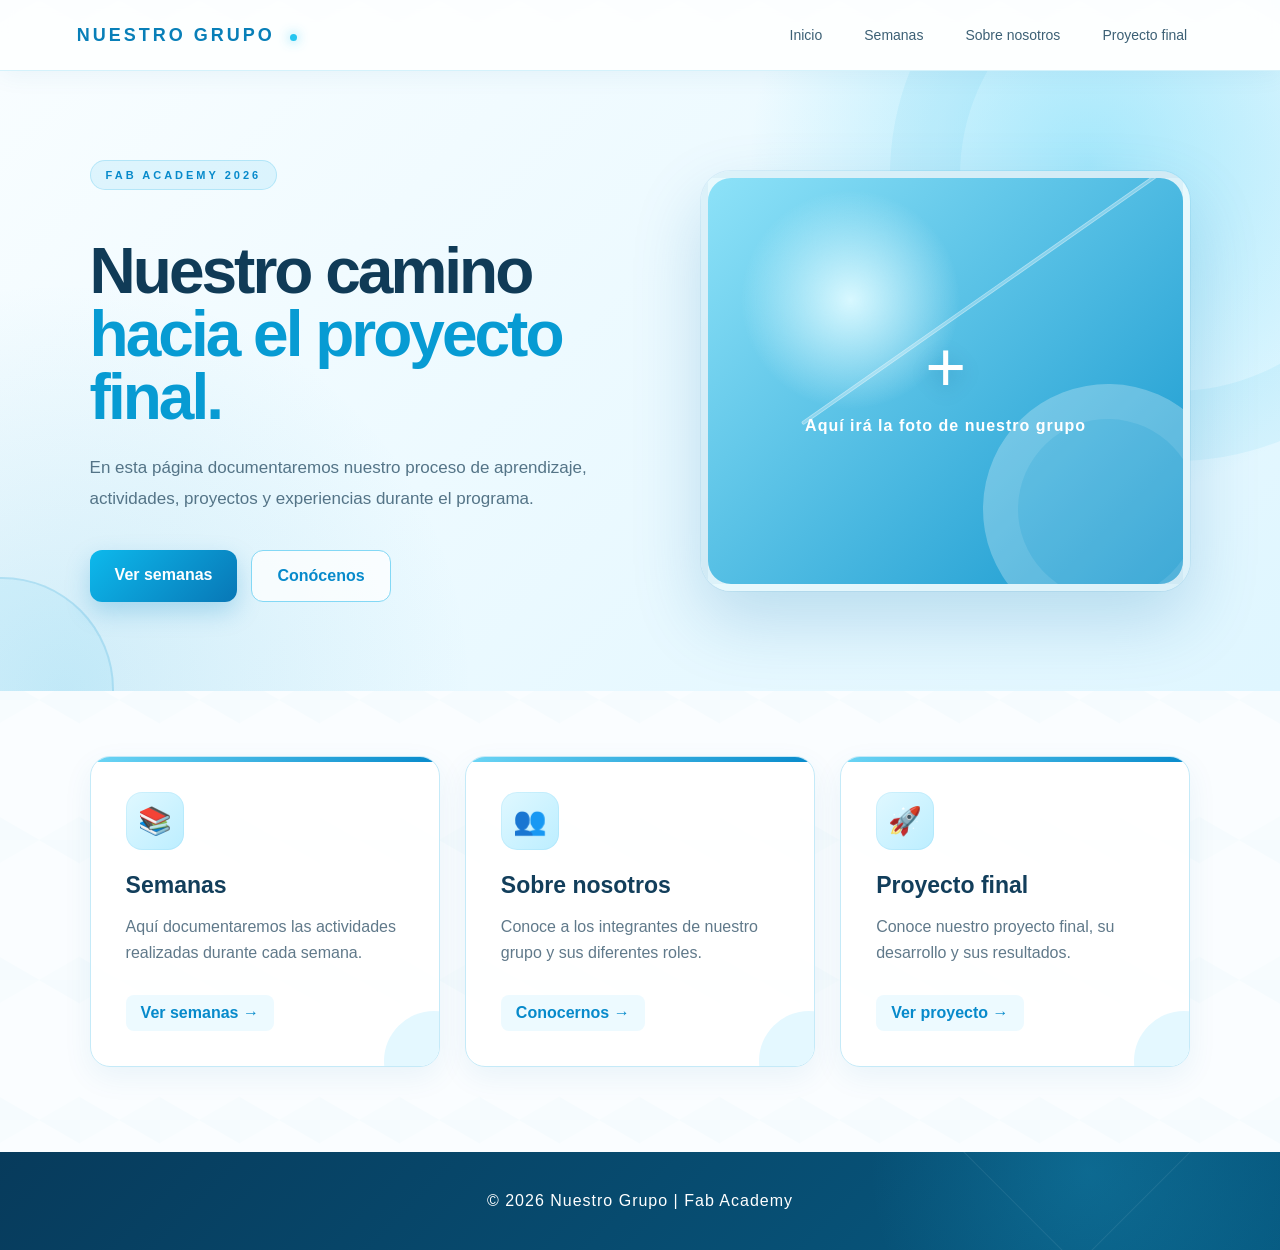
==== index.html @ 849bd9c3 "Primera versión de la página" ====
<!DOCTYPE html>
<html lang="es">

<head>

    <meta charset="UTF-8">

    <meta name="viewport" content="width=device-width, initial-scale=1.0">

    <title>Nuestro Grupo | Fab Academy</title>

    <link rel="stylesheet" href="css/style.css">

</head>


<body>

    <!-- BARRA DE NAVEGACIÓN -->

    <header class="navbar">

        <div class="logo">
            NUESTRO GRUPO
        </div>

        <nav>

            <a href="index.html">Inicio</a>

            <a href="semanas.html">
                Semanas
            </a>

            <a href="nosotros.html">
                Sobre nosotros
            </a>

            <a href="proyecto-final.html">
                Proyecto final
            </a>

        </nav>

    </header>


    <!-- PRESENTACIÓN -->

    <main>

        <section class="hero">

            <div class="hero-text">

                <p class="small-title">
                    FAB ACADEMY 2026
                </p>

                <h1>
                    Nuestro camino
                    <span>hacia el proyecto final.</span>
                </h1>

                <p class="description">

                    En esta página documentaremos nuestro proceso
                    de aprendizaje, actividades, proyectos y
                    experiencias durante el programa.

                </p>


                <div class="buttons">

                    <a href="semanas.html"
                       class="btn">

                        Ver semanas

                    </a>


                    <a href="nosotros.html"
                       class="btn secondary">

                        Conócenos

                    </a>

                </div>

            </div>


            <!-- ESPACIO PARA FOTO -->

            <div class="hero-image">

                <div class="image-placeholder">

                    <span>+</span>

                    <p>
                        Aquí irá la foto de nuestro grupo
                    </p>

                </div>

            </div>

        </section>


        <!-- TRES SECCIONES -->

        <section class="info-section">


            <!-- SEMANAS -->

            <div class="info-card">

                <div class="icon">
                    📚
                </div>

                <h2>
                    Semanas
                </h2>

                <p>
                    Aquí documentaremos las actividades
                    realizadas durante cada semana.
                </p>

                <a href="semanas.html">
                    Ver semanas →
                </a>

            </div>


            <!-- NOSOTROS -->

            <div class="info-card">

                <div class="icon">
                    👥
                </div>

                <h2>
                    Sobre nosotros
                </h2>

                <p>
                    Conoce a los integrantes de nuestro
                    grupo y sus diferentes roles.
                </p>

                <a href="nosotros.html">
                    Conocernos →
                </a>

            </div>


            <!-- PROYECTO -->

            <div class="info-card">

                <div class="icon">
                    🚀
                </div>

                <h2>
                    Proyecto final
                </h2>

                <p>
                    Conoce nuestro proyecto final,
                    su desarrollo y sus resultados.
                </p>

                <a href="proyecto-final.html">
                    Ver proyecto →
                </a>

            </div>


        </section>

    </main>


    <!-- PIE DE PÁGINA -->

    <footer>

        <p>
            © 2026 Nuestro Grupo | Fab Academy
        </p>

    </footer>


</body>

</html>
---- css/style.css ----
/* =========================
   CONFIGURACIÓN GENERAL
========================= */

* {
    margin: 0;
    padding: 0;
    box-sizing: border-box;
}


body {

    font-family: Arial, Helvetica, sans-serif;

    background: #eef9ff;

    color: #12304a;

}


/* =========================
   MENÚ
========================= */

.navbar {

    width: 100%;

    padding: 22px 7%;

    display: flex;

    justify-content: space-between;

    align-items: center;

    background: white;

    border-bottom: 2px solid #c7edff;

    position: relative;

}


.logo {

    font-size: 20px;

    font-weight: bold;

    letter-spacing: 2px;

    color: #0879b9;

}


nav {

    display: flex;

    gap: 30px;

}


nav a {

    text-decoration: none;

    color: #31556e;

    font-size: 14px;

    font-weight: 500;

    transition: 0.3s;

}


nav a:hover {

    color: #009ee3;

}


/* =========================
   PRESENTACIÓN
========================= */

.hero {

    min-height: 600px;

    padding: 80px 7%;

    display: grid;

    grid-template-columns: 1fr 1fr;

    gap: 60px;

    align-items: center;

    background:

        radial-gradient(
            circle at 90% 20%,
            #c9f1ff 0%,
            transparent 35%
        ),

        #eef9ff;

}


.small-title {

    font-size: 13px;

    letter-spacing: 3px;

    color: #159bd3;

    margin-bottom: 25px;

    font-weight: bold;

}


.hero h1 {

    font-size: 60px;

    line-height: 1.05;

    margin-bottom: 30px;

    color: #12304a;

}


.hero h1 span {

    color: #0aa4df;

}


.description {

    max-width: 520px;

    font-size: 18px;

    line-height: 1.7;

    color: #527086;

    margin-bottom: 35px;

}


/* =========================
   BOTONES
========================= */

.buttons {

    display: flex;

    gap: 15px;

}


.btn {

    display: inline-block;

    padding: 15px 25px;

    background: #078acb;

    color: white;

    text-decoration: none;

    border-radius: 8px;

    font-weight: bold;

    transition: 0.3s;

    box-shadow: 0 5px 15px rgba(0, 130, 190, 0.18);

}


.btn:hover {

    background: #056fa5;

    transform: translateY(-2px);

}


.btn.secondary {

    background: white;

    color: #078acb;

    border: 2px solid #8ddcff;

}


.btn.secondary:hover {

    background: #e0f7ff;

}


/* =========================
   IMAGEN
========================= */

.hero-image {

    display: flex;

    justify-content: center;

}


.image-placeholder {

    width: 100%;

    max-width: 500px;

    height: 400px;

    background: linear-gradient(
        135deg,
        #c8f0ff,
        #8edcff
    );

    display: flex;

    flex-direction: column;

    justify-content: center;

    align-items: center;

    color: #167ca9;

    border-radius: 20px;

    box-shadow: 0 15px 40px rgba(0, 130, 190, 0.15);

}


.image-placeholder span {

    font-size: 60px;

}


.image-placeholder p {

    margin-top: 10px;

    font-weight: bold;

}


/* =========================
   TARJETAS
========================= */

.info-section {

    padding: 70px 7%;

    display: grid;

    grid-template-columns: repeat(3, 1fr);

    gap: 25px;

    background: white;

}


.info-card {

    padding: 35px;

    border: 1px solid #c8eafa;

    background: #f8fdff;

    border-radius: 14px;

    transition: 0.3s;

}


.info-card:hover {

    transform: translateY(-6px);

    border-color: #78d4f5;

    box-shadow: 0 10px 30px rgba(0, 130, 190, 0.12);

}


.icon {

    font-size: 30px;

    margin-bottom: 20px;

}


.info-card h2 {

    margin-bottom: 15px;

    color: #123e5b;

}


.info-card p {

    color: #60798a;

    line-height: 1.6;

    margin-bottom: 20px;

}


.info-card a {

    color: #078acb;

    text-decoration: none;

    font-weight: bold;

}


/* =========================
   PIE DE PÁGINA
========================= */

footer {

    padding: 30px;

    background: #073b5c;

    color: white;

    text-align: center;

}


/* =========================
   PÁGINA DE SEMANAS
========================= */

.weeks-header {

    padding: 80px 7% 40px;

    max-width: 850px;

}


.weeks-header h1 {

    font-size: 60px;

    margin-bottom: 20px;

    color: #12304a;

}


.weeks-header p:not(.small-title) {

    font-size: 18px;

    line-height: 1.6;

    color: #527086;

}


/* CONTENEDOR */

.weeks-container {

    padding: 30px 7% 100px;

    display: flex;

    flex-direction: column;

    gap: 15px;

}


/* TARJETA */

.week-card {

    display: grid;

    grid-template-columns: 100px 1fr 40px;

    align-items: center;

    gap: 30px;

    padding: 30px;

    background: white;

    border: 1px solid #c8eafa;

    border-left: 6px solid #57c8f2;

    border-radius: 12px;

    text-decoration: none;

    color: #12304a;

    transition: 0.3s;

}


.week-card:hover {

    transform: translateX(8px);

    border-color: #35b9eb;

    box-shadow: 0 8px 25px rgba(0, 130, 190, 0.12);

}


/* NÚMERO */

.week-number {

    font-size: 45px;

    font-weight: bold;

    color: #70cdef;

}


/* TÍTULO */

.week-card h2 {

    margin-bottom: 8px;

    font-size: 22px;

    color: #123e5b;

}


/* DESCRIPCIÓN */

.week-card p {

    color: #6a8190;

    line-height: 1.5;

}


/* FLECHA */

.arrow {

    font-size: 25px;

    color: #078acb;

}


/* =========================
   PÁGINA DE UNA SEMANA
========================= */

.week-detail {

    max-width: 1000px;

    margin: auto;

    padding: 80px 7% 100px;

}


.week-detail h1 {

    font-size: 65px;

    margin-bottom: 25px;

    color: #12304a;

}


.week-intro {

    font-size: 20px;

    line-height: 1.7;

    color: #527086;

    margin-bottom: 70px;

}


/* BLOQUES */

.content-block {

    margin-bottom: 60px;

}


.content-block h2 {

    font-size: 28px;

    margin-bottom: 20px;

    color: #087fb8;

}


.content-block p {

    font-size: 17px;

    line-height: 1.8;

    color: #526e80;

}


/* =========================
   IDEAS DE PROYECTO
========================= */

.project-ideas {

    display: grid;

    grid-template-columns: repeat(3, 1fr);

    gap: 20px;

}


.idea-card {

    padding: 30px;

    background: white;

    border: 1px solid #c8eafa;

    border-radius: 14px;

    transition: 0.3s;

    position: relative;

    overflow: hidden;

}


.idea-card::before {

    content: "";

    position: absolute;

    top: 0;

    left: 0;

    width: 100%;

    height: 5px;

    background: linear-gradient(
        90deg,
        #55c9f3,
        #078acb
    );

}


.idea-card:hover {

    transform: translateY(-6px);

    box-shadow: 0 10px 30px rgba(0, 130, 190, 0.14);

}


.idea-number {

    font-size: 14px;

    color: #55bce5;

    letter-spacing: 2px;

    margin-bottom: 20px;

    font-weight: bold;

}


.idea-card h3 {

    font-size: 21px;

    margin-bottom: 15px;

    color: #123e5b;

}


.idea-card p {

    color: #60798a;

    line-height: 1.7;

}


/* =========================
   EVIDENCIAS
========================= */

.evidence-box {

    min-height: 250px;

    background: linear-gradient(
        135deg,
        #d9f5ff,
        #b7eaff
    );

    display: flex;

    justify-content: center;

    align-items: center;

    border-radius: 15px;

    border: 2px dashed #6dcdf0;

}


.evidence-box p {

    color: #2781a8;

    font-weight: bold;

}


/* =========================
   CELULAR
========================= */

@media (max-width: 800px) {

    .navbar {

        flex-direction: column;

        gap: 20px;

    }


    nav {

        flex-wrap: wrap;

        justify-content: center;

    }


    .hero {

        grid-template-columns: 1fr;

    }


    .hero h1 {

        font-size: 45px;

    }


    .info-section {

        grid-template-columns: 1fr;

    }


    .weeks-header h1 {

        font-size: 45px;

    }


    .week-card {

        grid-template-columns: 60px 1fr 20px;

        gap: 15px;

        padding: 20px;

    }


    .week-number {

        font-size: 30px;

    }


    .project-ideas {

        grid-template-columns: 1fr;

    }

}

/* =========================
   FONDO GEOMÉTRICO
========================= */

body {

    background-color: #eef9ff;

    background-image:

        linear-gradient(
            rgba(87, 200, 242, 0.10) 1px,
            transparent 1px
        ),

        linear-gradient(
            90deg,
            rgba(87, 200, 242, 0.10) 1px,
            transparent 1px
        );

    background-size: 45px 45px;

}


/* =========================
   INICIO MÁS VISUAL
========================= */

.hero {

    min-height: 650px;

    padding: 90px 7%;

    position: relative;

    overflow: hidden;

    background:

        radial-gradient(
            circle at 85% 20%,
            rgba(104, 216, 250, 0.55),
            transparent 28%
        ),

        radial-gradient(
            circle at 15% 90%,
            rgba(0, 148, 210, 0.12),
            transparent 30%
        ),

        linear-gradient(
            135deg,
            #f4fcff,
            #dff6ff
        );

}


/* DECORACIÓN GEOMÉTRICA */

.hero::before {

    content: "";

    position: absolute;

    width: 280px;

    height: 280px;

    right: -80px;

    top: -80px;

    border: 2px solid rgba(8, 138, 203, 0.18);

    transform: rotate(45deg);

}


.hero::after {

    content: "";

    position: absolute;

    width: 180px;

    height: 180px;

    left: -70px;

    bottom: -70px;

    border: 2px solid rgba(8, 138, 203, 0.15);

    transform: rotate(45deg);

}


/* TEXTO DEL INICIO */

.hero-text {

    position: relative;

    z-index: 2;

}


.hero h1 {

    font-size: 64px;

    line-height: 1.02;

    color: #103b57;

    letter-spacing: -1.5px;

}


.hero h1 span {

    color: #079bd3;

}


/* PEQUEÑO DETALLE SOBRE EL TÍTULO */

.small-title {

    display: inline-block;

    padding: 7px 14px;

    border-radius: 20px;

    background: #d5f4ff;

    color: #087fb8;

    font-size: 12px;

    letter-spacing: 2px;

}


/* =========================
   IMAGEN DE PORTADA
========================= */

.hero-image {

    position: relative;

    z-index: 2;

}


.image-placeholder {

    position: relative;

    overflow: hidden;

    background:

        linear-gradient(
            135deg,
            #bceeff,
            #68cbed,
            #168fc5
        );

    border-radius: 24px;

    border: 5px solid rgba(255,255,255,0.8);

    box-shadow:

        0 20px 50px rgba(0, 106, 160, 0.22),

        0 0 0 1px rgba(8, 138, 203, 0.10);

}


/* LÍNEAS DECORATIVAS EN LA FOTO */

.image-placeholder::before {

    content: "";

    position: absolute;

    width: 160%;

    height: 2px;

    background: rgba(255,255,255,0.30);

    transform: rotate(-35deg);

}


.image-placeholder::after {

    content: "";

    position: absolute;

    width: 160%;

    height: 2px;

    background: rgba(255,255,255,0.18);

    transform: rotate(35deg);

}


.image-placeholder span,
.image-placeholder p {

    position: relative;

    z-index: 2;

}


/* =========================
   TARJETAS DEL INICIO
========================= */

.info-section {

    position: relative;

    padding: 90px 7%;

    background:

        linear-gradient(
            rgba(255,255,255,0.94),
            rgba(255,255,255,0.94)
        ),

        linear-gradient(
            45deg,
            #c9efff 25%,
            transparent 25%,
            transparent 75%,
            #c9efff 75%
        );

}


.info-card {

    position: relative;

    overflow: hidden;

    padding: 38px;

    background: rgba(255,255,255,0.95);

    border: 1px solid #bde8fa;

    border-radius: 18px;

}


.info-card::before {

    content: "";

    position: absolute;

    top: 0;

    left: 0;

    width: 100%;

    height: 5px;

    background: linear-gradient(
        90deg,
        #6bd5f5,
        #078acb
    );

}


.info-card:hover {

    transform: translateY(-8px);

    box-shadow:

        0 15px 35px rgba(0, 130, 190, 0.15);

}


/* ICONOS */

.icon {

    width: 55px;

    height: 55px;

    display: flex;

    justify-content: center;

    align-items: center;

    background: #e0f7ff;

    border-radius: 14px;

    font-size: 27px;

    margin-bottom: 22px;

}


/* =========================
   BOTONES MÁS BONITOS
========================= */

.btn {

    border-radius: 10px;

    background:

        linear-gradient(
            135deg,
            #0aa4df,
            #0879b9
        );

    box-shadow:

        0 8px 20px rgba(8, 138, 203, 0.25);

}


.btn:hover {

    background:

        linear-gradient(
            135deg,
            #0879b9,
            #05618f
        );

}


/* =========================
   FOOTER
========================= */

footer {

    background:

        linear-gradient(
            135deg,
            #073b5c,
            #075b82
        );

    position: relative;

    overflow: hidden;

}


footer::before {

    content: "";

    position: absolute;

    width: 200px;

    height: 200px;

    border: 1px solid rgba(255,255,255,0.08);

    transform: rotate(45deg);

    right: 8%;

    top: -130px;

}

/* =========================
   SOBRE NOSOTROS
========================= */

.about-header {

    padding: 90px 7% 50px;

    max-width: 900px;

}


.about-header h1 {

    font-size: 65px;

    color: #103b57;

    margin-bottom: 25px;

}


.about-header > p:last-child {

    font-size: 19px;

    line-height: 1.7;

    color: #527086;

    max-width: 650px;

}


/* =========================
   EQUIPO
========================= */

.team-section {

    padding: 30px 7% 100px;

    display: grid;

    grid-template-columns: repeat(2, 1fr);

    gap: 25px;

}


.member-card {

    display: grid;

    grid-template-columns: 180px 1fr;

    background: white;

    border: 1px solid #bde8fa;

    border-radius: 18px;

    overflow: hidden;

    transition: 0.3s;

    box-shadow: 0 5px 20px rgba(0, 130, 190, 0.06);

}


.member-card:hover {

    transform: translateY(-7px);

    box-shadow: 0 15px 35px rgba(0, 130, 190, 0.15);

}


/* =========================
   FOTO
========================= */

.member-photo {

    min-height: 230px;

    display: flex;

    flex-direction: column;

    justify-content: center;

    align-items: center;

    background:

        linear-gradient(
            135deg,
            #c8f1ff,
            #72d1f2
        );

    color: #1687b5;

}


.member-photo span {

    font-size: 45px;

    font-weight: 300;

}


.member-photo p {

    margin-top: 5px;

    font-size: 13px;

    font-weight: bold;

}


/* =========================
   INFORMACIÓN
========================= */

.member-info {

    padding: 28px;

}


.member-number {

    font-size: 12px;

    color: #45bde9;

    font-weight: bold;

    letter-spacing: 2px;

    margin-bottom: 15px;

}


.member-info h2 {

    font-size: 24px;

    color: #103b57;

    margin-bottom: 8px;

}


.member-role {

    color: #078acb;

    font-weight: bold;

    font-size: 14px;

    margin-bottom: 20px;

}


.member-description {

    color: #60798a;

    line-height: 1.6;

    font-size: 14px;

}


/* =========================
   CELULAR
========================= */

@media (max-width: 900px) {

    .team-section {

        grid-template-columns: 1fr;

    }

}


@media (max-width: 600px) {

    .member-card {

        grid-template-columns: 1fr;

    }


    .member-photo {

        min-height: 250px;

    }


    .about-header h1 {

        font-size: 45px;

    }

}

/* =========================
   IMÁGENES DE IDEAS
========================= */

.idea-image {

    width: 100%;
    height: 220px;

    margin-bottom: 25px;

    overflow: hidden;

    border-radius: 12px;

    background: #e8f8ff;

}


.idea-image img {

    width: 100%;
    height: 100%;

    object-fit: cover;

    display: block;

    transition: 0.4s;

}


.idea-card:hover .idea-image img {

    transform: scale(1.05);

}

/* =========================================
   MEJORA VISUAL DE LAS IDEAS DE PROYECTO
========================================= */

.project-ideas {
    display: grid;
    grid-template-columns: repeat(3, 1fr);
    gap: 28px;
    margin-top: 35px;
}


/* TARJETA */

.idea-card {

    position: relative;

    background: rgba(255, 255, 255, 0.96);

    border: 1px solid #bde8fa;

    border-radius: 22px;

    overflow: hidden;

    padding: 0 0 30px 0;

    box-shadow:
        0 8px 25px rgba(0, 110, 170, 0.08);

    transition: all 0.35s ease;

}


/* EFECTO AL PASAR EL MOUSE */

.idea-card:hover {

    transform: translateY(-10px);

    box-shadow:
        0 20px 45px rgba(0, 110, 170, 0.18);

    border-color: #63cbed;

}


/* =========================================
   IMAGEN
========================================= */

.idea-image {

    width: 100%;

    height: 245px;

    overflow: hidden;

    position: relative;

    background: #dff6ff;

}


/* IMAGEN */

.idea-image img {

    width: 100%;

    height: 100%;

    object-fit: cover;

    display: block;

    transition: transform 0.5s ease;

}


/* ZOOM */

.idea-card:hover .idea-image img {

    transform: scale(1.07);

}


/* ETIQUETA CONCEPTO */

.idea-image::after {

    content: "CONCEPTO";

    position: absolute;

    top: 18px;

    left: 18px;

    padding: 7px 12px;

    background: rgba(7, 121, 185, 0.90);

    color: white;

    font-size: 10px;

    font-weight: bold;

    letter-spacing: 2px;

    border-radius: 20px;

}


/* =========================================
   CONTENIDO DE LA TARJETA
========================================= */

.idea-number {

    margin: 25px 30px 10px;

    font-size: 13px;

    color: #42b9e8;

    font-weight: bold;

    letter-spacing: 3px;

}


.idea-card h3 {

    margin: 0 30px 15px;

    font-size: 24px;

    color: #103b57;

    line-height: 1.2;

}


.idea-card p {

    margin: 0 30px;

    color: #60798a;

    font-size: 15px;

    line-height: 1.7;

}


/* =========================================
   DECORACIÓN DE LA TARJETA
========================================= */

.idea-card::before {

    content: "";

    position: absolute;

    bottom: 0;

    left: 0;

    width: 100%;

    height: 4px;

    background: linear-gradient(
        90deg,
        #72d8f7,
        #078acb
    );

}


/* =========================================
   FONDO DE LA SECCIÓN
========================================= */

.content-block {

    position: relative;

}


.content-block:nth-of-type(3) {

    padding: 55px 45px;

    margin-left: -45px;

    margin-right: -45px;

    border-radius: 30px;

    background:

        linear-gradient(
            rgba(240, 251, 255, 0.92),
            rgba(240, 251, 255, 0.92)
        ),

        linear-gradient(
            45deg,
            transparent 45%,
            rgba(87, 200, 242, 0.12) 45%,
            rgba(87, 200, 242, 0.12) 55%,
            transparent 55%
        );

    background-size: auto, 45px 45px;

}


/* =========================================
   RESPONSIVE
========================================= */

@media (max-width: 900px) {

    .project-ideas {

        grid-template-columns: 1fr;

    }

}

/* =========================================================
   NUEVO DISEÑO GENERAL
   NUESTRO GRUPO | FAB ACADEMY
========================================================= */


/* =========================================================
   1. FONDO GENERAL
========================================================= */

body {

    background-color: #edf9ff;

    background-image:

        linear-gradient(
            30deg,
            rgba(0, 157, 211, 0.045) 12%,
            transparent 12.5%,
            transparent 87%,
            rgba(0, 157, 211, 0.045) 87.5%
        ),

        linear-gradient(
            150deg,
            rgba(0, 157, 211, 0.045) 12%,
            transparent 12.5%,
            transparent 87%,
            rgba(0, 157, 211, 0.045) 87.5%
        ),

        linear-gradient(
            30deg,
            rgba(0, 157, 211, 0.025) 12%,
            transparent 12.5%,
            transparent 87%,
            rgba(0, 157, 211, 0.025) 87.5%
        );

    background-size: 80px 140px;

}


/* =========================================================
   2. MENÚ
========================================================= */

.navbar {

    position: sticky;

    top: 0;

    z-index: 1000;

    padding: 17px 6%;

    background: rgba(255,255,255,0.88);

    backdrop-filter: blur(15px);

    border-bottom: 1px solid rgba(89, 201, 239, 0.25);

    box-shadow:
        0 5px 25px rgba(0, 100, 150, 0.06);

}


.logo {

    font-size: 18px;

    letter-spacing: 3px;

    color: #087fb8;

    position: relative;

}


.logo::after {

    content: "";

    display: inline-block;

    width: 7px;

    height: 7px;

    margin-left: 7px;

    border-radius: 50%;

    background: #25c5f0;

    box-shadow:
        0 0 12px rgba(37,197,240,0.8);

}


nav {

    gap: 10px;

}


nav a {

    position: relative;

    padding: 10px 16px;

    border-radius: 10px;

    color: #3c6075;

    transition: all 0.3s ease;

}


nav a:hover,
nav a.active {

    color: #057db8;

    background: #e5f8ff;

}


nav a::after {

    content: "";

    position: absolute;

    left: 16px;

    right: 16px;

    bottom: 5px;

    height: 2px;

    background: #13b9e9;

    transform: scaleX(0);

    transition: transform 0.3s ease;

}


nav a:hover::after,
nav a.active::after {

    transform: scaleX(1);

}


/* =========================================================
   3. INICIO / HERO
========================================================= */

.hero {

    min-height: 620px;

    padding: 70px 7%;

    position: relative;

    overflow: hidden;

    display: grid;

    grid-template-columns: 1.05fr 0.95fr;

    gap: 70px;

    background:

        radial-gradient(
            circle at 85% 15%,
            rgba(83, 211, 247, 0.45),
            transparent 28%
        ),

        radial-gradient(
            circle at 5% 100%,
            rgba(25, 157, 211, 0.15),
            transparent 30%
        ),

        linear-gradient(
            135deg,
            #f8fdff,
            #dff6ff
        );

}


/* CÍRCULOS DECORATIVOS */

.hero::before {

    content: "";

    position: absolute;

    width: 430px;

    height: 430px;

    right: -180px;

    top: -180px;

    border-radius: 50%;

    border: 70px solid rgba(28, 177, 225, 0.08);

}


.hero::after {

    content: "";

    position: absolute;

    width: 220px;

    height: 220px;

    left: -110px;

    bottom: -110px;

    border-radius: 50%;

    background: rgba(37, 194, 238, 0.08);

}


.hero-text {

    position: relative;

    z-index: 2;

}


.small-title {

    padding: 8px 15px;

    border-radius: 30px;

    background: rgba(17, 177, 228, 0.10);

    border: 1px solid rgba(17, 177, 228, 0.20);

    color: #078acb;

    font-size: 11px;

    letter-spacing: 3px;

}


.hero h1 {

    font-size: clamp(48px, 5vw, 72px);

    line-height: 0.98;

    letter-spacing: -3px;

    margin: 25px 0;

    color: #103b57;

}


.hero h1 span {

    display: block;

    color: #079bd3;

}


.description {

    font-size: 17px;

    max-width: 580px;

    line-height: 1.8;

    color: #547487;

}


/* =========================================================
   4. BOTONES WOW
========================================================= */

.buttons {

    margin-top: 35px;

    display: flex;

    gap: 14px;

}


.btn {

    position: relative;

    overflow: hidden;

    padding: 16px 25px;

    border-radius: 12px;

    background: linear-gradient(
        135deg,
        #0db9ec,
        #0877b6
    );

    color: white;

    border: none;

    box-shadow:
        0 10px 25px rgba(0, 137, 198, 0.25);

    transition: all 0.3s ease;

}


.btn::before {

    content: "";

    position: absolute;

    top: 0;

    left: -100%;

    width: 70%;

    height: 100%;

    background: linear-gradient(
        90deg,
        transparent,
        rgba(255,255,255,0.35),
        transparent
    );

    transform: skewX(-20deg);

    transition: 0.6s;

}


.btn:hover::before {

    left: 130%;

}


.btn:hover {

    transform: translateY(-4px);

    box-shadow:
        0 15px 30px rgba(0, 137, 198, 0.32);

}


.btn.secondary {

    background: rgba(255,255,255,0.75);

    color: #078acb;

    border: 1px solid #83d8f5;

    box-shadow: none;

}


.btn.secondary:hover {

    background: white;

    box-shadow:
        0 10px 25px rgba(0, 137, 198, 0.12);

}


/* =========================================================
   5. IMAGEN PRINCIPAL
========================================================= */

.hero-image {

    position: relative;

    z-index: 2;

}


.image-placeholder {

    height: 420px;

    max-width: 530px;

    position: relative;

    border-radius: 30px;

    border: 7px solid rgba(255,255,255,0.8);

    background:

        radial-gradient(
            circle at 30% 30%,
            #d8f8ff,
            transparent 25%
        ),

        linear-gradient(
            135deg,
            #8de2f8,
            #1597ce
        );

    box-shadow:

        0 30px 70px rgba(0, 112, 170, 0.20),

        0 0 0 1px rgba(0, 130, 190, 0.08);

}


.image-placeholder::before {

    content: "";

    position: absolute;

    inset: 25px;

    border: 1px solid rgba(255,255,255,0.28);

    border-radius: 22px;

}


.image-placeholder::after {

    content: "";

    position: absolute;

    width: 180px;

    height: 180px;

    right: -50px;

    bottom: -50px;

    border-radius: 50%;

    border: 35px solid rgba(255,255,255,0.10);

}


.image-placeholder span {

    font-size: 70px;

    color: white;

    text-shadow:
        0 5px 20px rgba(0,80,130,0.25);

}


.image-placeholder p {

    color: white;

    letter-spacing: 1px;

}


/* =========================================================
   6. SECCIÓN DE TARJETAS
========================================================= */

.info-section {

    padding: 65px 7% 85px;

    display: grid;

    grid-template-columns: repeat(3, 1fr);

    gap: 25px;

    background: rgba(255,255,255,0.72);

}


.info-card {

    position: relative;

    overflow: hidden;

    padding: 35px;

    min-height: 270px;

    border-radius: 20px;

    background: rgba(255,255,255,0.95);

    border: 1px solid #c5eaf8;

    box-shadow:
        0 10px 30px rgba(0,110,170,0.07);

    transition: all 0.35s ease;

}


.info-card:hover {

    transform: translateY(-9px);

    box-shadow:
        0 20px 40px rgba(0,110,170,0.14);

}


.info-card::after {

    content: "";

    position: absolute;

    width: 100px;

    height: 100px;

    right: -45px;

    bottom: -45px;

    border-radius: 50%;

    background: #e4f8ff;

}


.info-card h2 {

    font-size: 23px;

}


.info-card a {

    position: relative;

    z-index: 2;

    display: inline-block;

    margin-top: 10px;

    padding: 9px 15px;

    border-radius: 8px;

    background: #edfaff;

    transition: 0.3s;

}


.info-card a:hover {

    background: #d6f4ff;

    transform: translateX(4px);

}


.icon {

    width: 58px;

    height: 58px;

    display: flex;

    align-items: center;

    justify-content: center;

    border-radius: 16px;

    background: linear-gradient(
        135deg,
        #e0f8ff,
        #bceeff
    );

    box-shadow:
        inset 0 0 0 1px rgba(0,150,210,0.08);

}


/* =========================================================
   7. PÁGINAS INTERNAS
========================================================= */

.weeks-header,
.about-header {

    max-width: 1100px;

    padding: 70px 7% 35px;

}


.weeks-header h1,
.about-header h1 {

    font-size: clamp(45px, 5vw, 65px);

    letter-spacing: -2px;

    margin-top: 15px;

}


/* =========================================================
   8. TARJETAS DE SEMANAS
========================================================= */

.weeks-container {

    padding: 20px 7% 80px;

    display: grid;

    grid-template-columns: repeat(2, 1fr);

    gap: 22px;

}


.week-card {

    min-height: 170px;

    position: relative;

    overflow: hidden;

    grid-template-columns: 80px 1fr 30px;

    padding: 28px;

    border-radius: 20px;

    border: 1px solid #bde8fa;

    background: rgba(255,255,255,0.94);

    box-shadow:
        0 8px 25px rgba(0,110,170,0.07);

    transition: all 0.35s ease;

}


.week-card:hover {

    transform: translateY(-7px);

    box-shadow:
        0 18px 35px rgba(0,110,170,0.14);

}


.week-number {

    font-size: 55px;

    color: #69cdee;

}


.week-card::after {

    content: "";

    position: absolute;

    width: 130px;

    height: 130px;

    right: -60px;

    top: -60px;

    border-radius: 50%;

    border: 20px solid rgba(61,194,236,0.08);

}


/* =========================================================
   9. SEMANA INDIVIDUAL
========================================================= */

.week-detail {

    max-width: 1100px;

    padding: 65px 7% 90px;

}


.week-detail h1 {

    font-size: clamp(48px, 5vw, 68px);

    letter-spacing: -2px;

}


.week-intro {

    max-width: 850px;

    padding: 25px;

    border-left: 4px solid #18b7e8;

    background: rgba(255,255,255,0.65);

    border-radius: 0 15px 15px 0;

}


/* BLOQUES */

.content-block {

    margin-bottom: 45px;

}


.content-block h2 {

    display: inline-block;

    padding: 10px 16px;

    border-radius: 10px;

    background: #e3f8ff;

    color: #087fb8;

}


/* =========================================================
   10. IDEAS DE PROYECTO
========================================================= */

.project-ideas {

    display: grid;

    grid-template-columns: repeat(3, 1fr);

    gap: 25px;

    margin-top: 30px;

}


.idea-card {

    padding: 0 0 30px;

    overflow: hidden;

    position: relative;

    border-radius: 22px;

    background: rgba(255,255,255,0.97);

    border: 1px solid #bce7f7;

    box-shadow:
        0 10px 30px rgba(0,110,170,0.08);

    transition: 0.35s;

}


.idea-card:hover {

    transform: translateY(-10px);

    box-shadow:
        0 20px 45px rgba(0,110,170,0.17);

}


.idea-image {

    width: 100%;

    height: 235px;

    overflow: hidden;

    position: relative;

}


.idea-image img {

    width: 100%;

    height: 100%;

    object-fit: cover;

    transition: 0.5s;

}


.idea-card:hover .idea-image img {

    transform: scale(1.08);

}


.idea-image::after {

    content: "CONCEPTO";

    position: absolute;

    top: 15px;

    left: 15px;

    padding: 7px 12px;

    border-radius: 20px;

    background: rgba(5,110,165,0.9);

    color: white;

    font-size: 9px;

    font-weight: bold;

    letter-spacing: 2px;

}


.idea-number {

    margin: 23px 28px 8px;

    color: #27b6e6;

    font-size: 12px;

    font-weight: bold;

    letter-spacing: 3px;

}


.idea-card h3 {

    margin: 0 28px 13px;

    font-size: 23px;

}


.idea-card p {

    margin: 0 28px;

    font-size: 14px;

    line-height: 1.7;

}


/* =========================================================
   11. SOBRE NOSOTROS
========================================================= */

.team-section {

    padding: 20px 7% 90px;

}


.member-card {

    border-radius: 22px;

    box-shadow:
        0 10px 30px rgba(0,110,170,0.07);

}


.member-photo {

    background:

        linear-gradient(
            135deg,
            #c9f4ff,
            #64c9ed
        );

}


/* =========================================================
   12. EVIDENCIAS
========================================================= */

.evidence-box {

    min-height: 300px;

    position: relative;

    overflow: hidden;

    background:

        linear-gradient(
            135deg,
            #dff8ff,
            #a9e6fa
        );

    border: 2px dashed #54c5eb;

    box-shadow:
        inset 0 0 50px rgba(0,120,180,0.05);

}


.evidence-box::before {

    content: "+   +   +";

    position: absolute;

    font-size: 80px;

    letter-spacing: 40px;

    color: rgba(0,130,190,0.08);

}


/* =========================================================
   13. FOOTER
========================================================= */

footer {

    padding: 40px 7%;

    background:

        radial-gradient(
            circle at 85% 20%,
            rgba(38,190,235,0.20),
            transparent 20%
        ),

        linear-gradient(
            135deg,
            #073b5c,
            #075b82
        );

    position: relative;

}


footer p {

    position: relative;

    z-index: 2;

    letter-spacing: 1px;

}


/* =========================================================
   14. RESPONSIVE
========================================================= */

@media (max-width: 950px) {

    .hero {

        grid-template-columns: 1fr;

    }

    .hero-image {

        justify-content: flex-start;

    }

    .info-section {

        grid-template-columns: 1fr;

    }

    .project-ideas {

        grid-template-columns: 1fr;

    }

    .weeks-container {

        grid-template-columns: 1fr;

    }

}


@media (max-width: 650px) {

    .navbar {

        padding: 15px 5%;

    }

    nav {

        gap: 3px;

    }

    nav a {

        padding: 8px 9px;

        font-size: 12px;

    }

    .hero {

        padding: 55px 7%;

    }

    .hero h1 {

        letter-spacing: -2px;

    }

    .image-placeholder {

        height: 330px;

    }

    .buttons {

        flex-direction: column;

        align-items: stretch;

    }

    .btn {

        text-align: center;

    }

    .week-card {

        grid-template-columns: 60px 1fr 20px;

    }

}

/* =========================================================
   SEMANA INDIVIDUAL - DISEÑO AMPLIO
========================================================= */


/* CONTENEDOR PRINCIPAL */

.week-detail {

    width: 100%;

    max-width: 1400px;

    margin: 0 auto;

    padding: 70px 6% 100px;

}


/* =========================================================
   CABECERA DE LA SEMANA
========================================================= */

.week-detail > .small-title {

    margin-bottom: 18px;

}


.week-detail > h1 {

    font-size: clamp(55px, 7vw, 95px);

    line-height: 0.9;

    letter-spacing: -4px;

    margin-bottom: 35px;

    color: #103b57;

}


.week-intro {

    max-width: 1000px;

    font-size: 20px;

    line-height: 1.8;

    padding: 28px 35px;

    margin-bottom: 75px;

    background: rgba(255,255,255,0.75);

    border-left: 5px solid #18b7e8;

    border-radius: 0 18px 18px 0;

    box-shadow:

        0 10px 30px rgba(0,110,170,0.06);

}


/* =========================================================
   BLOQUES DE CONTENIDO
========================================================= */

.content-block {

    width: 100%;

    margin-bottom: 65px;

}


.content-block h2 {

    font-size: 27px;

    margin-bottom: 25px;

}


.content-block p {

    max-width: 1000px;

    font-size: 17px;

    line-height: 1.85;

}


/* =========================================================
   ACTIVIDADES
========================================================= */

.content-block:nth-of-type(2) {

    padding: 40px;

    background: rgba(255,255,255,0.78);

    border: 1px solid #c8ebf8;

    border-radius: 25px;

    box-shadow:
        0 10px 30px rgba(0,110,170,0.05);

}


/* =========================================================
   IDEAS DE PROYECTO
========================================================= */

.project-ideas {

    width: 100%;

    display: grid;

    grid-template-columns: repeat(3, 1fr);

    gap: 30px;

}


/* TARJETAS GRANDES */

.idea-card {

    min-height: 480px;

}


/* IMÁGENES MÁS GRANDES */

.idea-image {

    height: 270px;

}


/* =========================================================
   EVIDENCIAS
========================================================= */

.evidence-box {

    width: 100%;

    min-height: 380px;

    border-radius: 25px;

}


/* =========================================================
   LO APRENDIDO + PROBLEMAS
========================================================= */

.content-block:nth-last-child(2),
.content-block:nth-last-child(1) {

    display: grid;

    grid-template-columns: 280px 1fr;

    gap: 45px;

    align-items: start;

    padding: 40px;

    background: rgba(255,255,255,0.78);

    border: 1px solid #c8ebf8;

    border-radius: 25px;

}


.content-block:nth-last-child(2) h2,
.content-block:nth-last-child(1) h2 {

    margin: 0;

}


/* =========================================================
   DETALLES DECORATIVOS
========================================================= */

.week-detail::before {

    content: "01";

    position: absolute;

    right: 4%;

    top: 170px;

    font-size: 220px;

    font-weight: bold;

    line-height: 1;

    color: rgba(34,180,225,0.055);

    pointer-events: none;

}


/* =========================================================
   RESPONSIVE
========================================================= */

@media (max-width: 1000px) {

    .project-ideas {

        grid-template-columns: 1fr;

    }


    .content-block:nth-last-child(2),
    .content-block:nth-last-child(1) {

        grid-template-columns: 1fr;

        gap: 20px;

    }

}


@media (max-width: 650px) {

    .week-detail {

        padding: 50px 5% 70px;

    }


    .week-detail > h1 {

        font-size: 55px;

        letter-spacing: -3px;

    }


    .week-intro {

        padding: 22px;

        font-size: 17px;

    }


    .content-block:nth-of-type(2),
    .content-block:nth-last-child(2),
    .content-block:nth-last-child(1) {

        padding: 25px;

    }


    .idea-card {

        min-height: auto;

    }


    .idea-image {

        height: 230px;

    }

}

/* =========================================================
   DASHBOARD DE SEMANA
========================================================= */

.week-detail {

    width: 100%;
    max-width: 1450px;

    margin: 0 auto;

    padding: 55px 5% 90px;

}


/* =========================================================
   CABECERA
========================================================= */

.week-detail > .small-title {

    display: inline-block;

    margin-bottom: 18px;

}


.week-detail > h1 {

    font-size: clamp(55px, 7vw, 92px);

    line-height: 0.9;

    letter-spacing: -5px;

    margin-bottom: 30px;

    color: #103b57;

}


.week-intro {

    width: 100%;

    max-width: none;

    padding: 28px 35px;

    margin-bottom: 35px;

    background: rgba(255,255,255,0.82);

    border: 1px solid #c4eaf8;

    border-left: 5px solid #16b7e7;

    border-radius: 0 20px 20px 0;

    box-shadow:
        0 10px 30px rgba(0,110,170,0.06);

}


/* =========================================================
   MINI DASHBOARD
========================================================= */

.week-detail::after {

    content: "";

    display: block;

    height: 1px;

    margin: 0 0 45px;

    background: linear-gradient(
        90deg,
        #55c9ef,
        transparent
    );

}


.week-stats {

    display: grid;

    grid-template-columns:
        repeat(4, 1fr);

    gap: 18px;

    margin-bottom: 55px;

}


.stat-card {

    padding: 25px;

    background: rgba(255,255,255,0.88);

    border: 1px solid #c5eaf8;

    border-radius: 18px;

    position: relative;

    overflow: hidden;

}


.stat-card::after {

    content: "";

    position: absolute;

    width: 80px;

    height: 80px;

    right: -30px;

    bottom: -30px;

    border-radius: 50%;

    background: #e4f8ff;

}


.stat-number {

    font-size: 34px;

    font-weight: bold;

    color: #078acb;

}


.stat-label {

    margin-top: 5px;

    color: #678293;

    font-size: 13px;

}


/* =========================================================
   BLOQUES PRINCIPALES
========================================================= */

.dashboard-grid {

    display: grid;

    grid-template-columns:
        1fr 1fr;

    gap: 25px;

    margin-bottom: 55px;

}


.dashboard-card {

    padding: 35px;

    background: rgba(255,255,255,0.9);

    border: 1px solid #c5eaf8;

    border-radius: 22px;

    box-shadow:
        0 10px 30px rgba(0,110,170,0.06);

}


.dashboard-card h2 {

    margin-bottom: 20px;

}


/* =========================================================
   IDEAS
========================================================= */

.project-ideas {

    display: grid;

    grid-template-columns:
        repeat(3, 1fr);

    gap: 25px;

}


.idea-card {

    min-height: 530px;

    padding: 0;

    overflow: hidden;

    border-radius: 24px;

    background: white;

    border: 1px solid #bde8fa;

    box-shadow:
        0 12px 35px rgba(0,110,170,0.09);

    transition:
        transform 0.35s ease,
        box-shadow 0.35s ease;

}


.idea-card:hover {

    transform: translateY(-10px);

    box-shadow:
        0 25px 50px rgba(0,110,170,0.17);

}


/* IMAGEN GRANDE */

.idea-image {

    width: 100%;

    height: 340px;

    overflow: hidden;

    position: relative;

    background: #dff7ff;

}


.idea-image img {

    width: 100%;

    height: 100%;

    display: block;

    object-fit: cover;

    transition: transform 0.6s ease;

}


.idea-card:hover .idea-image img {

    transform: scale(1.08);

}


/* ETIQUETA */

.idea-image::after {

    content: "CONCEPTO";

    position: absolute;

    top: 18px;

    left: 18px;

    padding: 8px 13px;

    border-radius: 20px;

    background: rgba(4,110,165,0.92);

    color: white;

    font-size: 9px;

    font-weight: bold;

    letter-spacing: 2px;

}


/* TEXTO */

.idea-number {

    margin: 24px 30px 7px;

    font-size: 12px;

    color: #26b9e7;

    font-weight: bold;

    letter-spacing: 3px;

}


.idea-card h3 {

    margin: 0 30px 14px;

    font-size: 25px;

    color: #103b57;

}


.idea-card p {

    margin: 0 30px 30px;

    color: #60798a;

    font-size: 15px;

    line-height: 1.7;

}


/* =========================================================
   EVIDENCIAS
========================================================= */

.evidence-box {

    width: 100%;

    min-height: 350px;

    border-radius: 25px;

    position: relative;

    overflow: hidden;

}


.evidence-box::before {

    content: "EVIDENCIAS";

    position: absolute;

    top: 25px;

    left: 30px;

    font-size: 10px;

    letter-spacing: 4px;

    color: rgba(7,127,184,0.35);

}


/* =========================================================
   DOS ÚLTIMOS BLOQUES
========================================================= */

.content-block:nth-last-child(2),
.content-block:nth-last-child(1) {

    display: grid;

    grid-template-columns: 280px 1fr;

    gap: 40px;

    padding: 35px;

    background: rgba(255,255,255,0.88);

    border: 1px solid #c5eaf8;

    border-radius: 22px;

}


.content-block:nth-last-child(2) h2,
.content-block:nth-last-child(1) h2 {

    margin: 0;

}


/* =========================================================
   DECORACIÓN
========================================================= */

.week-detail {

    position: relative;

}


.week-detail::before {

    content: "01";

    position: absolute;

    right: 3%;

    top: 45px;

    font-size: 240px;

    font-weight: 900;

    line-height: 1;

    color: rgba(14,174,224,0.045);

    pointer-events: none;

}


/* =========================================================
   RESPONSIVE
========================================================= */

@media (max-width: 1000px) {

    .week-stats {

        grid-template-columns:
            repeat(2, 1fr);

    }


    .dashboard-grid {

        grid-template-columns: 1fr;

    }


    .project-ideas {

        grid-template-columns: 1fr;

    }


    .idea-image {

        height: 320px;

    }

}


@media (max-width: 600px) {

    .week-detail {

        padding: 45px 5% 70px;

    }


    .week-stats {

        grid-template-columns: 1fr;

    }


    .week-detail > h1 {

        font-size: 55px;

    }


    .content-block:nth-last-child(2),
    .content-block:nth-last-child(1) {

        grid-template-columns: 1fr;

    }

}

/* =========================================================
   EVIDENCIAS
========================================================= */

.evidence-section {
    display: block !important;
    padding: 35px !important;
}

.evidence-title {
    margin-bottom: 30px;
}

.evidence-label {
    font-size: 10px;
    letter-spacing: 3px;
    color: #0b9bd0;
    font-weight: bold;
    margin-bottom: 8px;
}

.evidence-title h2 {
    font-size: 32px;
    color: #103b57;
    margin-bottom: 8px;
}

.evidence-title > p:last-child {
    color: #678293;
    font-size: 15px;
}

.evidence-gallery {
    display: grid;
    grid-template-columns: 1fr;
    gap: 22px;
}

.evidence-card {
    position: relative;
    overflow: hidden;
    border-radius: 20px;
    background: white;
    border: 1px solid #bde8fa;
    box-shadow: 0 10px 30px rgba(0, 110, 170, 0.08);
    transition: all 0.35s ease;
}

.evidence-card:hover {
    transform: translateY(-7px);
    box-shadow: 0 20px 40px rgba(0, 110, 170, 0.16);
}

.evidence-card img {
    width: 100%;
    height: 500px;
    display: block;
    object-fit: contain;
    background: #eaf9ff;
}

.evidence-caption {
    display: flex;
    align-items: center;
    gap: 15px;
    padding: 17px 20px;
    background: rgba(255, 255, 255, 0.96);
}

.evidence-caption span {
    font-size: 12px;
    font-weight: bold;
    letter-spacing: 2px;
    color: #18b6e5;
}

.evidence-caption p {
    margin: 0;
    color: #36576b;
    font-size: 14px;
}

/* =========================================================
   FOTOS DEL EQUIPO
========================================================= */

.member-photo {
    min-height: 300px;
    overflow: hidden;
    background: #dff7ff;
    position: relative;
}

.member-photo img {
    width: 100%;
    height: 100%;
    min-height: 300px;
    display: block;
    object-fit: cover;
    transition: transform 0.5s ease;
}

.member-card:hover .member-photo img {
    transform: scale(1.06);
}

/* =========================================================
   DESCRIPCIÓN DE LOS INTEGRANTES
========================================================= */

.member-description {
    color: #60798a;
    line-height: 1.7;
    font-size: 16px;
}
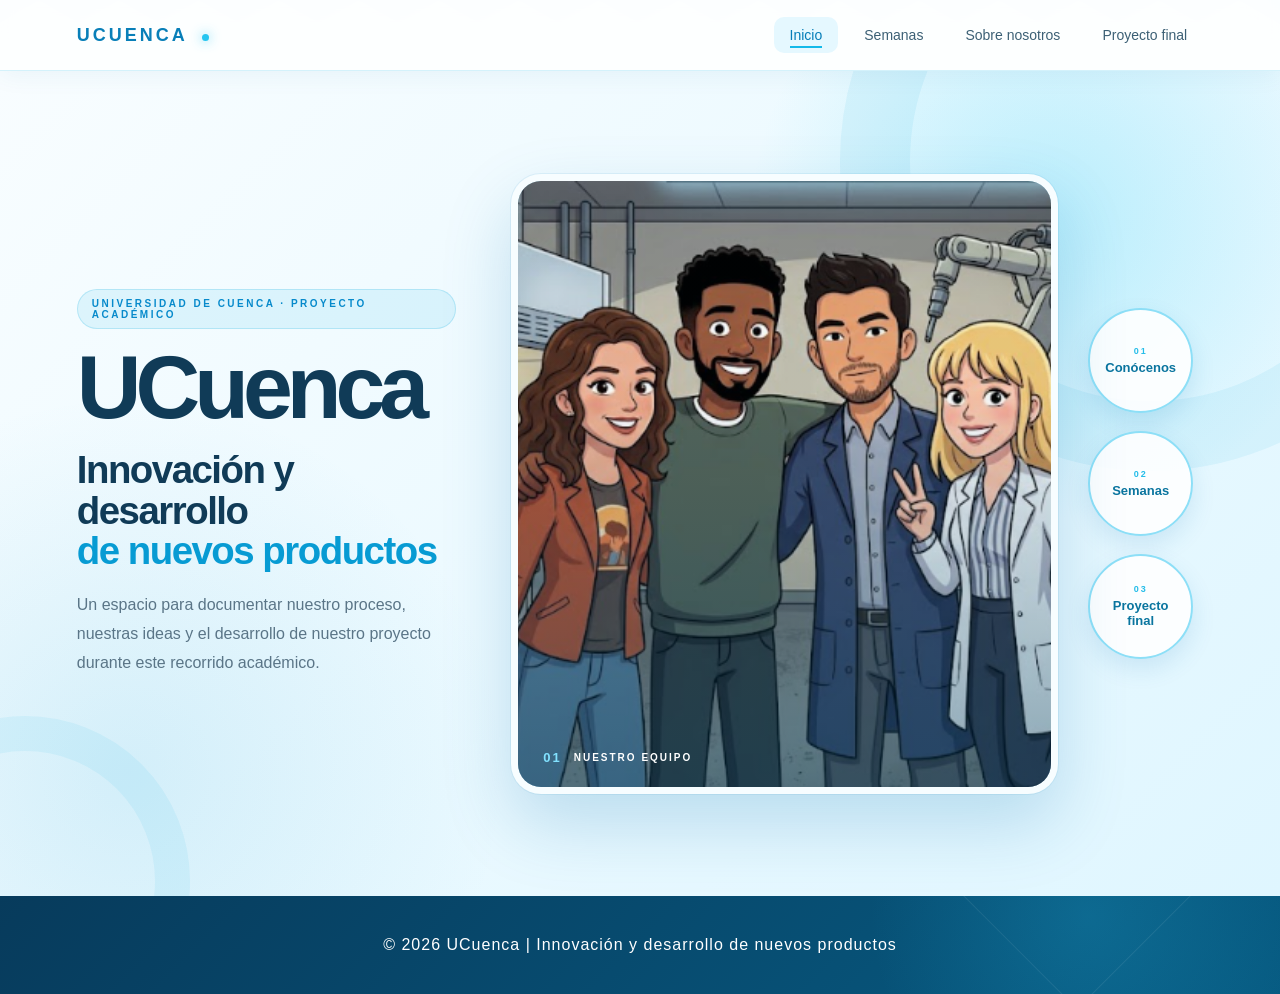
==== commit d9eca8a3: "Nueva portada principal" ====
--- a/index.html
+++ b/index.html
@@ -2,89 +2,116 @@
 <html lang="es">
 
 <head>
-
     <meta charset="UTF-8">
-
     <meta name="viewport" content="width=device-width, initial-scale=1.0">
 
-    <title>Nuestro Grupo | Fab Academy</title>
+    <title>UCuenca | Innovación y desarrollo de nuevos productos</title>
 
     <link rel="stylesheet" href="css/style.css">
-
 </head>
-
 
 <body>
 
     <!-- BARRA DE NAVEGACIÓN -->
-
     <header class="navbar">
 
         <div class="logo">
-            NUESTRO GRUPO
+            UCUENCA
         </div>
 
         <nav>
-
-            <a href="index.html">Inicio</a>
-
-            <a href="semanas.html">
-                Semanas
-            </a>
-
-            <a href="nosotros.html">
-                Sobre nosotros
-            </a>
-
-            <a href="proyecto-final.html">
-                Proyecto final
-            </a>
-
+            <a href="index.html" class="active">Inicio</a>
+            <a href="semanas.html">Semanas</a>
+            <a href="nosotros.html">Sobre nosotros</a>
+            <a href="proyecto-final.html">Proyecto final</a>
         </nav>
 
     </header>
 
 
-    <!-- PRESENTACIÓN -->
-
+    <!-- PORTADA PRINCIPAL -->
     <main>
 
-        <section class="hero">
+        <section class="home-hero">
 
-            <div class="hero-text">
+            <!-- TEXTO -->
+            <div class="home-intro">
 
-                <p class="small-title">
-                    FAB ACADEMY 2026
+                <p class="home-kicker">
+                    UNIVERSIDAD DE CUENCA · PROYECTO ACADÉMICO
                 </p>
 
                 <h1>
-                    Nuestro camino
-                    <span>hacia el proyecto final.</span>
+                    UCuenca
                 </h1>
 
-                <p class="description">
+                <h2>
+                    Innovación y desarrollo
+                    <span>de nuevos productos</span>
+                </h2>
 
-                    En esta página documentaremos nuestro proceso
-                    de aprendizaje, actividades, proyectos y
-                    experiencias durante el programa.
-
+                <p class="home-description">
+                    Un espacio para documentar nuestro proceso,
+                    nuestras ideas y el desarrollo de nuestro
+                    proyecto durante este recorrido académico.
                 </p>
 
+            </div>
 
-                <div class="buttons">
 
-                    <a href="semanas.html"
-                       class="btn">
+            <!-- FOTO + BOTONES -->
+            <div class="home-visual">
 
-                        Ver semanas
+                <div class="home-photo-frame">
+
+                    <img src="img/foto-grupal.png"
+                         alt="Foto grupal de nuestro equipo">
+
+                    <div class="home-photo-overlay"></div>
+
+                    <div class="home-photo-label">
+                        <span>01</span>
+                        NUESTRO EQUIPO
+                    </div>
+
+                </div>
+
+
+                <!-- BOTONES CIRCULARES -->
+                <div class="home-actions">
+
+                    <a href="nosotros.html"
+                       class="home-circle-btn">
+
+                        <span>01</span>
+
+                        <strong>
+                            Conócenos
+                        </strong>
 
                     </a>
 
 
-                    <a href="nosotros.html"
-                       class="btn secondary">
+                    <a href="semanas.html"
+                       class="home-circle-btn">
 
-                        Conócenos
+                        <span>02</span>
+
+                        <strong>
+                            Semanas
+                        </strong>
+
+                    </a>
+
+
+                    <a href="proyecto-final.html"
+                       class="home-circle-btn">
+
+                        <span>03</span>
+
+                        <strong>
+                            Proyecto<br>final
+                        </strong>
 
                     </a>
 
@@ -92,119 +119,20 @@
 
             </div>
 
-
-            <!-- ESPACIO PARA FOTO -->
-
-            <div class="hero-image">
-
-                <div class="image-placeholder">
-
-                    <span>+</span>
-
-                    <p>
-                        Aquí irá la foto de nuestro grupo
-                    </p>
-
-                </div>
-
-            </div>
-
-        </section>
-
-
-        <!-- TRES SECCIONES -->
-
-        <section class="info-section">
-
-
-            <!-- SEMANAS -->
-
-            <div class="info-card">
-
-                <div class="icon">
-                    📚
-                </div>
-
-                <h2>
-                    Semanas
-                </h2>
-
-                <p>
-                    Aquí documentaremos las actividades
-                    realizadas durante cada semana.
-                </p>
-
-                <a href="semanas.html">
-                    Ver semanas →
-                </a>
-
-            </div>
-
-
-            <!-- NOSOTROS -->
-
-            <div class="info-card">
-
-                <div class="icon">
-                    👥
-                </div>
-
-                <h2>
-                    Sobre nosotros
-                </h2>
-
-                <p>
-                    Conoce a los integrantes de nuestro
-                    grupo y sus diferentes roles.
-                </p>
-
-                <a href="nosotros.html">
-                    Conocernos →
-                </a>
-
-            </div>
-
-
-            <!-- PROYECTO -->
-
-            <div class="info-card">
-
-                <div class="icon">
-                    🚀
-                </div>
-
-                <h2>
-                    Proyecto final
-                </h2>
-
-                <p>
-                    Conoce nuestro proyecto final,
-                    su desarrollo y sus resultados.
-                </p>
-
-                <a href="proyecto-final.html">
-                    Ver proyecto →
-                </a>
-
-            </div>
-
-
         </section>
 
     </main>
 
 
     <!-- PIE DE PÁGINA -->
-
     <footer>
 
         <p>
-            © 2026 Nuestro Grupo | Fab Academy
+            © 2026 UCuenca | Innovación y desarrollo de nuevos productos
         </p>
 
     </footer>
 
-
 </body>
 
 </html>
--- a/css/style.css
+++ b/css/style.css
@@ -3938,4 +3938,448 @@
     color: #60798a;
     line-height: 1.7;
     font-size: 16px;
+}
+
+/* =========================================================
+   PORTADA PRINCIPAL UCUENCA
+========================================================= */
+
+.home-hero {
+    min-height: calc(100vh - 75px);
+    padding: 55px 6%;
+    display: grid;
+    grid-template-columns: 0.85fr 1.55fr;
+    align-items: center;
+    gap: 55px;
+    position: relative;
+    overflow: hidden;
+
+    background:
+        radial-gradient(
+            circle at 82% 18%,
+            rgba(71, 211, 246, 0.30),
+            transparent 24%
+        ),
+        radial-gradient(
+            circle at 10% 85%,
+            rgba(13, 153, 210, 0.12),
+            transparent 28%
+        ),
+        linear-gradient(
+            135deg,
+            #f8fdff,
+            #dff6ff
+        );
+}
+
+
+/* DECORACIÓN DEL FONDO */
+
+.home-hero::before {
+    content: "";
+
+    position: absolute;
+
+    width: 480px;
+    height: 480px;
+
+    right: -180px;
+    top: -220px;
+
+    border: 70px solid rgba(15, 169, 219, 0.08);
+
+    border-radius: 50%;
+}
+
+
+.home-hero::after {
+    content: "";
+
+    position: absolute;
+
+    width: 260px;
+    height: 260px;
+
+    left: -140px;
+    bottom: -150px;
+
+    border: 35px solid rgba(14, 177, 226, 0.08);
+
+    border-radius: 50%;
+}
+
+
+/* =========================================================
+   TEXTO
+========================================================= */
+
+.home-intro {
+    position: relative;
+    z-index: 2;
+
+    max-width: 510px;
+}
+
+
+.home-kicker {
+    display: inline-block;
+
+    margin-bottom: 20px;
+
+    padding: 8px 14px;
+
+    border-radius: 30px;
+
+    background: rgba(18, 173, 222, 0.10);
+
+    border: 1px solid rgba(18, 173, 222, 0.20);
+
+    color: #078acb;
+
+    font-size: 10px;
+
+    font-weight: bold;
+
+    letter-spacing: 2.5px;
+}
+
+
+.home-intro h1 {
+    margin: 0;
+
+    font-size: clamp(65px, 7vw, 105px);
+
+    line-height: 0.85;
+
+    letter-spacing: -6px;
+
+    color: #103b57;
+}
+
+
+.home-intro h2 {
+    margin: 25px 0 20px;
+
+    font-size: clamp(27px, 3vw, 43px);
+
+    line-height: 1.05;
+
+    letter-spacing: -1.5px;
+
+    color: #103b57;
+}
+
+
+.home-intro h2 span {
+    display: block;
+
+    color: #079bd3;
+}
+
+
+.home-description {
+    max-width: 470px;
+
+    color: #5a7587;
+
+    font-size: 16px;
+
+    line-height: 1.8;
+}
+
+
+/* =========================================================
+   FOTO + BOTONES
+========================================================= */
+
+.home-visual {
+    min-width: 0;
+
+    display: grid;
+
+    grid-template-columns:
+        minmax(0, 1fr)
+        125px;
+
+    gap: 20px;
+
+    align-items: center;
+
+    position: relative;
+
+    z-index: 2;
+}
+
+
+/* FOTO */
+
+.home-photo-frame {
+    height: min(70vh, 620px);
+
+    min-height: 430px;
+
+    position: relative;
+
+    overflow: hidden;
+
+    border-radius: 30px;
+
+    border: 7px solid rgba(255, 255, 255, 0.88);
+
+    background: #bdefff;
+
+    box-shadow:
+        0 30px 70px rgba(0, 112, 170, 0.20),
+        0 0 0 1px rgba(0, 130, 190, 0.08);
+}
+
+
+.home-photo-frame img {
+    width: 100%;
+    height: 100%;
+
+    display: block;
+
+    object-fit: cover;
+
+    transition: transform 0.7s ease;
+}
+
+
+.home-photo-frame:hover img {
+    transform: scale(1.04);
+}
+
+
+/* CAPA SOBRE LA FOTO */
+
+.home-photo-overlay {
+    position: absolute;
+
+    inset: 0;
+
+    background:
+        linear-gradient(
+            180deg,
+            rgba(5, 61, 91, 0.03) 35%,
+            rgba(5, 61, 91, 0.42) 100%
+        );
+
+    pointer-events: none;
+}
+
+
+/* TEXTO SOBRE LA FOTO */
+
+.home-photo-label {
+    position: absolute;
+
+    left: 25px;
+    bottom: 22px;
+
+    display: flex;
+
+    align-items: center;
+
+    gap: 12px;
+
+    color: white;
+
+    font-size: 10px;
+
+    font-weight: bold;
+
+    letter-spacing: 2px;
+}
+
+
+.home-photo-label span {
+    color: #82e2ff;
+
+    font-size: 13px;
+}
+
+
+/* =========================================================
+   BOTONES CIRCULARES
+========================================================= */
+
+.home-actions {
+    display: flex;
+
+    flex-direction: column;
+
+    align-items: center;
+
+    gap: 18px;
+}
+
+
+.home-circle-btn {
+    width: 105px;
+    height: 105px;
+
+    padding: 12px;
+
+    display: flex;
+
+    flex-direction: column;
+
+    align-items: center;
+
+    justify-content: center;
+
+    text-align: center;
+
+    border-radius: 50%;
+
+    text-decoration: none;
+
+    color: #0a759f;
+
+    background: rgba(255, 255, 255, 0.90);
+
+    border: 2px solid #8ddff7;
+
+    box-shadow:
+        0 10px 25px rgba(0, 110, 170, 0.12);
+
+    transition: all 0.35s ease;
+}
+
+
+.home-circle-btn span {
+    margin-bottom: 5px;
+
+    color: #25bde9;
+
+    font-size: 9px;
+
+    font-weight: bold;
+
+    letter-spacing: 2px;
+}
+
+
+.home-circle-btn strong {
+    font-size: 13px;
+
+    line-height: 1.15;
+}
+
+
+/* EFECTO AL PASAR EL MOUSE */
+
+.home-circle-btn:hover {
+    color: white;
+
+    background:
+        linear-gradient(
+            135deg,
+            #13bce9,
+            #087bb7
+        );
+
+    border-color: #13bce9;
+
+    transform:
+        scale(1.08)
+        translateX(-4px);
+
+    box-shadow:
+        0 16px 35px rgba(0, 137, 198, 0.28);
+}
+
+
+.home-circle-btn:hover span {
+    color: #d9f8ff;
+}
+
+
+/* =========================================================
+   RESPONSIVE TABLET
+========================================================= */
+
+@media (max-width: 1050px) {
+
+    .home-hero {
+        grid-template-columns: 1fr;
+
+        padding: 55px 7%;
+    }
+
+
+    .home-intro {
+        max-width: 800px;
+    }
+
+
+    .home-visual {
+        grid-template-columns: 1fr;
+    }
+
+
+    .home-photo-frame {
+        height: 520px;
+    }
+
+
+    .home-actions {
+        flex-direction: row;
+
+        justify-content: center;
+    }
+
+}
+
+
+/* =========================================================
+   RESPONSIVE CELULAR
+========================================================= */
+
+@media (max-width: 600px) {
+
+    .home-hero {
+        min-height: auto;
+
+        padding:
+            40px
+            5%
+            60px;
+    }
+
+
+    .home-intro h1 {
+        font-size: 65px;
+    }
+
+
+    .home-intro h2 {
+        font-size: 30px;
+    }
+
+
+    .home-photo-frame {
+        min-height: 350px;
+
+        height: 60vh;
+    }
+
+
+    .home-actions {
+        gap: 10px;
+    }
+
+
+    .home-circle-btn {
+        width: 88px;
+
+        height: 88px;
+    }
+
+
+    .home-circle-btn strong {
+        font-size: 11px;
+    }
+
 }
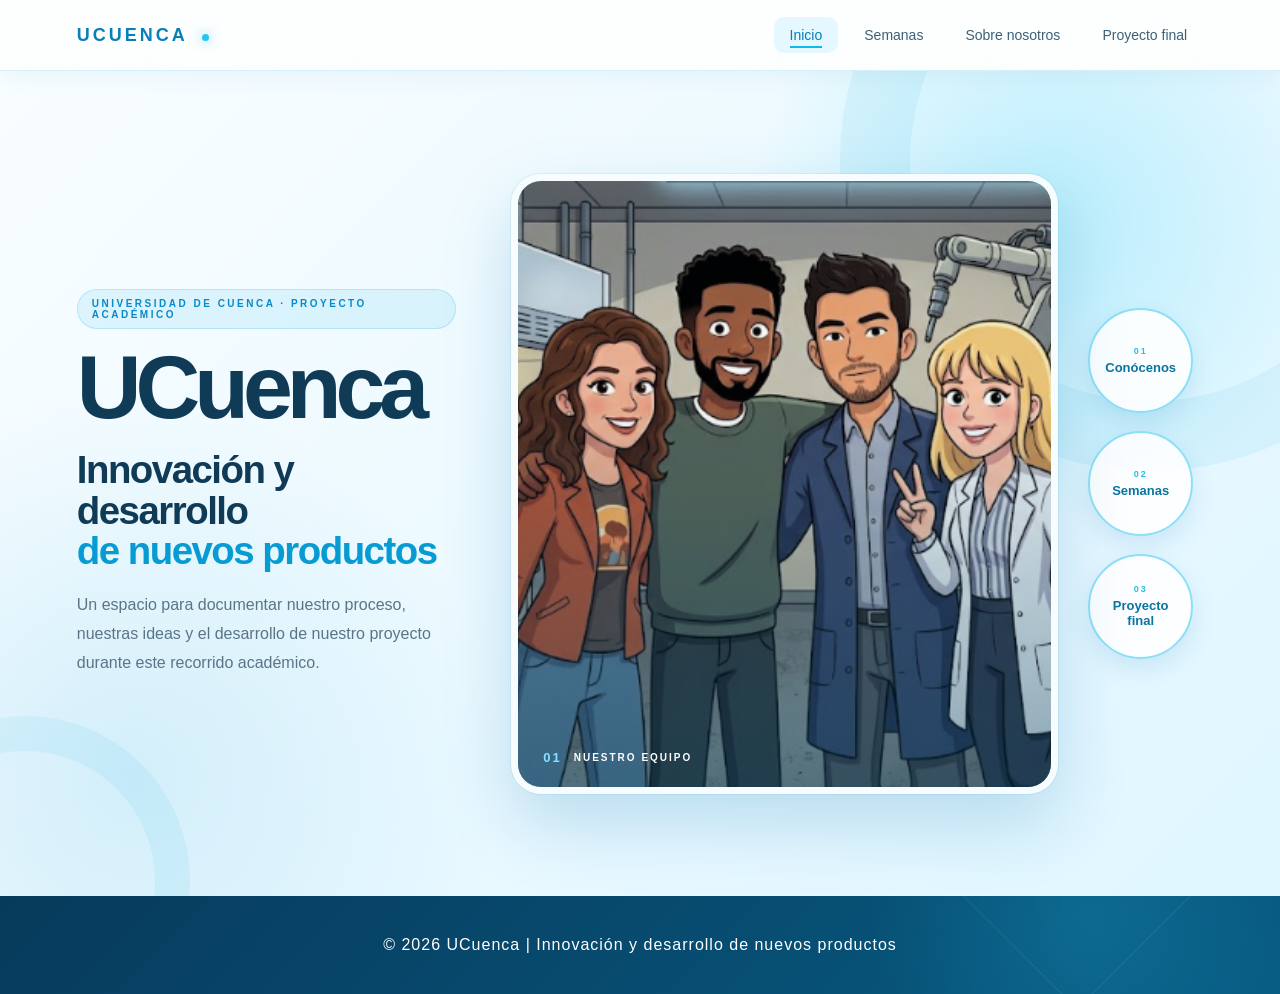
==== commit 32feec20: "Agregar fondo tecnológico" ====
--- a/index.html
+++ b/index.html
@@ -8,6 +8,7 @@
     <title>UCuenca | Innovación y desarrollo de nuevos productos</title>
 
     <link rel="stylesheet" href="css/style.css">
+    <link rel="stylesheet" href="css/fondo.css">
 </head>
 
 <body>
--- a/css/fondo.css
+++ b/css/fondo.css
@@ -0,0 +1,25 @@
+html {
+    min-height: 100%;
+
+    background-color: #eaf4f7;
+
+    background-image:
+        linear-gradient(
+            rgba(234, 244, 247, .78),
+            rgba(234, 244, 247, .78)
+        ),
+        url("../engineering-mosaic.svg");
+
+    background-repeat: repeat;
+
+    background-size:
+        auto,
+        420px 420px;
+
+    background-attachment: fixed;
+}
+
+body {
+    min-height: 100vh;
+    background: transparent;
+}
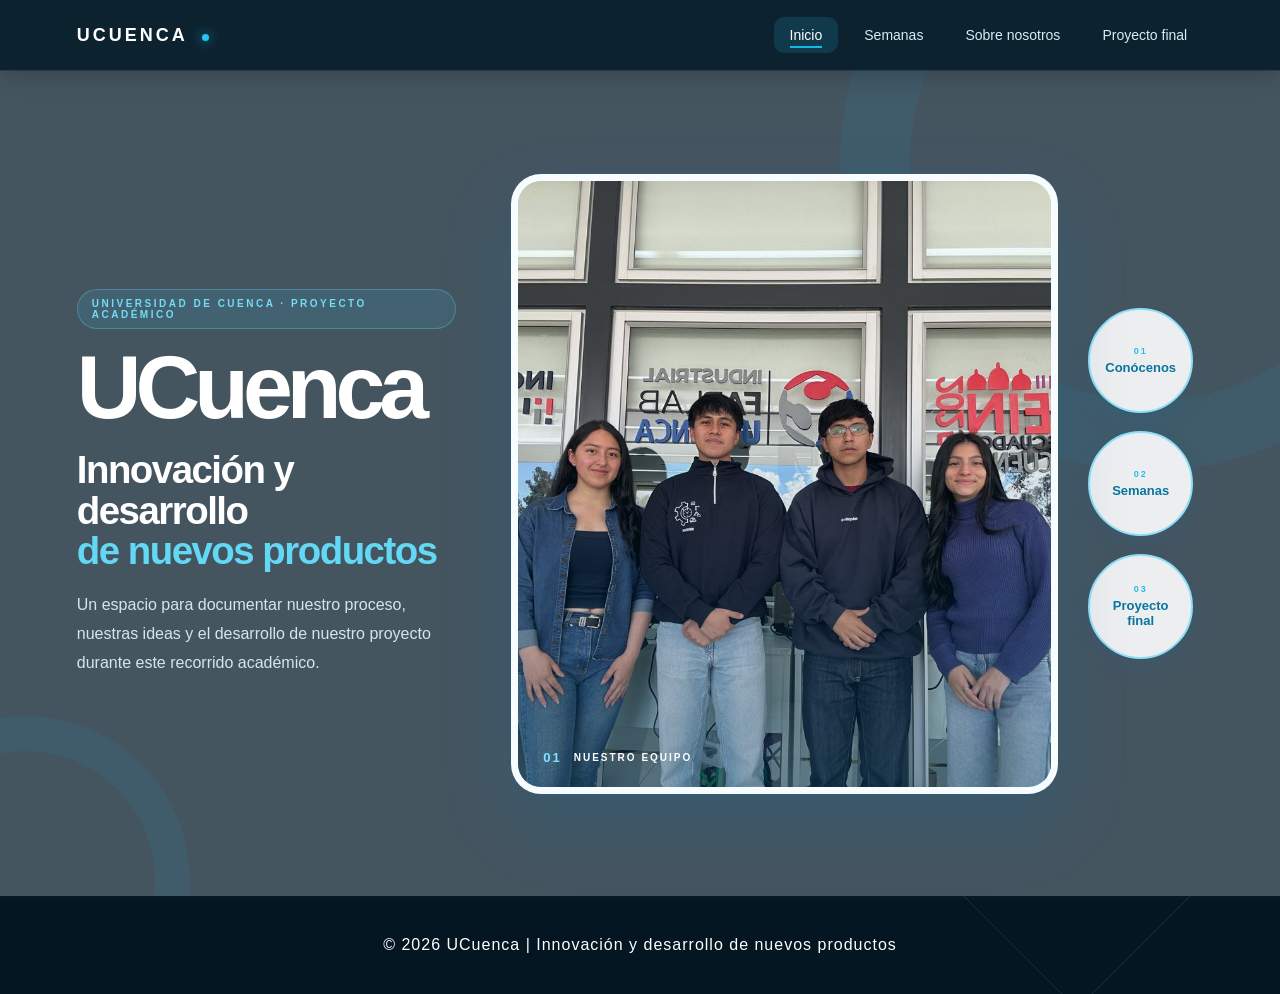
==== commit a8b9e7e2: "Actualiza semana 2" ====
--- a/index.html
+++ b/index.html
@@ -65,7 +65,7 @@
 
                 <div class="home-photo-frame">
 
-                    <img src="img/foto-grupal.png"
+                    <img src="img/foto-grupal.jpeg"
                          alt="Foto grupal de nuestro equipo">
 
                     <div class="home-photo-overlay"></div>
--- a/css/style.css
+++ b/css/style.css
@@ -4382,4 +4382,9 @@
         font-size: 11px;
     }
 
+}
+.software-cards .idea-card {
+    height: auto !important;
+    min-height: 0 !important;
+    padding-bottom: 24px;
 }
--- a/css/fondo.css
+++ b/css/fondo.css
@@ -1,25 +1,578 @@
+/* =========================================================
+   FONDO AZUL OSCURO + FIGURAS DE INGENIERÍA
+========================================================= */
+
 html {
     min-height: 100%;
-
-    background-color: #eaf4f7;
-
-    background-image:
-        linear-gradient(
-            rgba(234, 244, 247, .78),
-            rgba(234, 244, 247, .78)
-        ),
-        url("../engineering-mosaic.svg");
-
-    background-repeat: repeat;
-
-    background-size:
-        auto,
-        420px 420px;
-
-    background-attachment: fixed;
+    background: #071d2b;
 }
 
 body {
     min-height: 100vh;
     background: transparent;
+    position: relative;
+}
+
+
+/* FIGURAS */
+
+body::before {
+    content: "";
+
+    position: fixed;
+    inset: 0;
+
+    background-image: url("../engineering-mosaic.svg");
+    background-repeat: repeat;
+    background-size: 420px 420px;
+
+    /* Convierte las figuras a blanco */
+    filter: brightness(0) invert(1);
+
+    opacity: 0.25;
+
+    pointer-events: none;
+
+    z-index: 0;
+}
+
+
+/* EL CONTENIDO QUEDA ENCIMA DE LAS FIGURAS */
+
+body > * {
+    position: relative;
+    z-index: 1;
+}
+
+
+/* =========================================================
+   BARRA DE NAVEGACIÓN
+========================================================= */
+
+.navbar {
+    background: rgba(7, 29, 43, 0.90) !important;
+
+    border-bottom: 1px solid rgba(255, 255, 255, 0.12) !important;
+
+    box-shadow:
+        0 5px 25px rgba(0, 0, 0, 0.20) !important;
+}
+
+.logo {
+    color: #ffffff !important;
+}
+
+nav a {
+    color: #d8edf5 !important;
+}
+
+nav a:hover,
+nav a.active {
+    color: #ffffff !important;
+    background: rgba(43, 190, 232, 0.15) !important;
+}
+
+
+/* =========================================================
+   PORTADA PRINCIPAL
+========================================================= */
+
+.home-hero {
+    background: transparent !important;
+}
+
+.home-intro h1 {
+    color: #ffffff !important;
+}
+
+.home-intro h2 {
+    color: #ffffff !important;
+}
+
+.home-intro h2 span {
+    color: #63d8f5 !important;
+}
+
+.home-description {
+    color: #d2e6ee !important;
+}
+
+.home-kicker {
+    color: #72dcf5 !important;
+
+    background: rgba(50, 195, 235, 0.12) !important;
+
+    border-color: rgba(99, 216, 245, 0.30) !important;
+}
+
+
+/* =========================================================
+   ENCABEZADOS DE LAS OTRAS PÁGINAS
+========================================================= */
+
+.weeks-header,
+.about-header {
+    background: transparent !important;
+}
+
+.weeks-header h1,
+.about-header h1 {
+    color: #ffffff !important;
+}
+
+.weeks-header > p:last-child,
+.about-header > p:last-child {
+    color: #d2e6ee !important;
+}
+
+
+/* =========================================================
+   TÍTULOS DE SECCIONES
+========================================================= */
+
+.week-detail h1,
+.week-detail h2,
+.content-block h2 {
+    color: #ffffff;
+}
+
+
+/* =========================================================
+   PIE DE PÁGINA
+========================================================= */
+
+footer {
+    background: rgba(5, 23, 34, 0.95) !important;
+}
+/* =========================================================
+   ENLACES DE LA SECCIÓN SEMANAS
+========================================================= */
+
+.week-card,
+.week-card:visited {
+    color: #ffffff !important;
+    text-decoration: none !important;
+}
+
+.week-card h2,
+.week-card h3,
+.week-card p {
+    color: inherit;
+    text-decoration: none !important;
+}
+
+.week-card:hover {
+    text-decoration: none !important;
+}
+/* =========================================================
+   TEXTOS DE LAS TARJETAS DE SEMANAS
+========================================================= */
+
+/* Títulos de Semana 01, 02, 03 y 04 */
+.week-card h2,
+.week-card h3 {
+    color: #123b52 !important;
+}
+
+
+/* Descripción de cada semana */
+.week-card p {
+    color: #5b7180 !important;
+}
+
+
+/* Número grande de cada semana */
+.week-card .week-number {
+    color: #35bce8 !important;
+}
+
+
+/* Flechas */
+.week-card span,
+.week-card .arrow {
+    color: #078acb !important;
+}
+
+
+/* =========================================================
+   CONTENIDO DE SEMANA 01
+========================================================= */
+
+/* Títulos dentro de las tarjetas claras */
+.content-block h2,
+.content-block h3 {
+    color: #123b52 !important;
+}
+
+
+/* Texto normal dentro de las tarjetas */
+.content-block p {
+    color: #587386 !important;
+}
+
+
+/* Etiquetas pequeñas */
+.content-block .small-title,
+.content-block .section-label,
+.content-block .evidence-label {
+    color: #078acb !important;
+}
+
+
+/* =========================================================
+   TÍTULOS DE LAS SECCIONES
+========================================================= */
+
+.week-detail h2 {
+    color: #123b52 !important;
+}
+/* =========================================================
+   MENÚ LATERAL DE SEMANAS
+========================================================= */
+
+.week-detail {
+    margin-left: 250px;
+}
+
+
+.weeks-sidebar {
+    position: fixed;
+
+    left: 0;
+    top: 75px;
+    bottom: 0;
+
+    width: 220px;
+
+    padding: 35px 20px;
+
+    background: rgba(5, 25, 38, 0.92);
+
+    border-right: 1px solid rgba(255, 255, 255, 0.12);
+
+    backdrop-filter: blur(15px);
+
+    z-index: 900;
+
+    box-shadow:
+        5px 0 25px rgba(0, 0, 0, 0.12);
+}
+
+
+/* TÍTULO */
+
+.sidebar-title {
+    margin-bottom: 35px;
+}
+
+
+.sidebar-title span {
+    display: block;
+
+    margin-bottom: 7px;
+
+    color: #4bc8ed;
+
+    font-size: 9px;
+
+    font-weight: bold;
+
+    letter-spacing: 3px;
+}
+
+
+.sidebar-title h2 {
+    margin: 0;
+
+    color: #ffffff;
+
+    font-size: 25px;
+}
+
+
+/* LISTA */
+
+.sidebar-weeks {
+    display: flex;
+
+    flex-direction: column;
+
+    gap: 8px;
+}
+
+
+/* CADA SEMANA */
+
+.sidebar-week {
+    display: flex;
+
+    align-items: center;
+
+    gap: 13px;
+
+    padding: 13px 12px;
+
+    border-radius: 12px;
+
+    color: #c7dce5;
+
+    text-decoration: none;
+
+    font-size: 14px;
+
+    transition: all 0.3s ease;
+}
+
+
+.sidebar-week span {
+    display: flex;
+
+    align-items: center;
+
+    justify-content: center;
+
+    width: 35px;
+    height: 35px;
+
+    border-radius: 50%;
+
+    color: #5ed5f4;
+
+    background: rgba(50, 195, 235, 0.10);
+
+    border: 1px solid rgba(80, 210, 240, 0.20);
+
+    font-size: 11px;
+
+    font-weight: bold;
+}
+
+
+.sidebar-week:hover {
+    color: #ffffff;
+
+    background: rgba(40, 190, 230, 0.12);
+
+    transform: translateX(4px);
+}
+
+
+/* SEMANA ACTUAL */
+
+.sidebar-week.active {
+    color: #ffffff;
+
+    background:
+        linear-gradient(
+            135deg,
+            rgba(20, 185, 230, 0.25),
+            rgba(10, 100, 150, 0.20)
+        );
+
+    border-left: 3px solid #35c8ef;
+}
+
+
+.sidebar-week.active span {
+    color: #ffffff;
+
+    background: #079bd3;
+
+    border-color: #079bd3;
+}
+
+
+/* VOLVER A TODAS */
+
+.sidebar-back {
+    display: block;
+
+    margin-top: 35px;
+
+    padding-top: 20px;
+
+    border-top: 1px solid rgba(255, 255, 255, 0.10);
+
+    color: #72d8f3;
+
+    text-decoration: none;
+
+    font-size: 12px;
+
+    transition: 0.3s ease;
+}
+
+
+.sidebar-back:hover {
+    color: #ffffff;
+
+    transform: translateX(4px);
+}
+/* =========================================================
+   SEMANA 01: MISMO FONDO CLARO QUE LAS DEMÁS SEMANAS
+========================================================= */
+
+body.week-one-page {
+    background-color: #edf9ff !important;
+
+    background-image:
+        linear-gradient(
+            30deg,
+            rgba(0, 157, 211, 0.045) 12%,
+            transparent 12.5%,
+            transparent 87%,
+            rgba(0, 157, 211, 0.045) 87.5%
+        ),
+        linear-gradient(
+            150deg,
+            rgba(0, 157, 211, 0.045) 12%,
+            transparent 12.5%,
+            transparent 87%,
+            rgba(0, 157, 211, 0.045) 87.5%
+        ),
+        linear-gradient(
+            30deg,
+            rgba(0, 157, 211, 0.025) 12%,
+            transparent 12.5%,
+            transparent 87%,
+            rgba(0, 157, 211, 0.025) 87.5%
+        ) !important;
+
+    background-size: 80px 140px !important;
+    background-attachment: fixed !important;
+}
+
+
+/* Quitamos las figuras blancas del fondo oscuro */
+body.week-one-page::before {
+    display: none !important;
+}
+/* =========================================================
+   COLORES DE TEXTO DE SEMANA 01
+========================================================= */
+
+body.week-one-page .week-detail h1 {
+    color: #103b57 !important;
+}
+
+body.week-one-page .week-detail h2,
+body.week-one-page .content-block h2,
+body.week-one-page .content-block h3 {
+    color: #087fb8 !important;
+}
+
+body.week-one-page .week-detail p {
+    color: #527086 !important;
+}
+
+body.week-one-page .small-title {
+    color: #078acb !important;
+}
+/* =========================================================
+   SOBRE NOSOTROS: FONDO CLARO TECNOLÓGICO
+========================================================= */
+
+body.about-page {
+    background-color: #edf9ff !important;
+
+    background-image:
+        linear-gradient(
+            30deg,
+            rgba(0, 157, 211, 0.045) 12%,
+            transparent 12.5%,
+            transparent 87%,
+            rgba(0, 157, 211, 0.045) 87.5%
+        ),
+        linear-gradient(
+            150deg,
+            rgba(0, 157, 211, 0.045) 12%,
+            transparent 12.5%,
+            transparent 87%,
+            rgba(0, 157, 211, 0.045) 87.5%
+        ),
+        linear-gradient(
+            30deg,
+            rgba(0, 157, 211, 0.025) 12%,
+            transparent 12.5%,
+            transparent 87%,
+            rgba(0, 157, 211, 0.025) 87.5%
+        ) !important;
+
+    background-size: 80px 140px !important;
+    background-attachment: fixed !important;
+}
+
+
+/* Quitamos el patrón blanco del fondo oscuro */
+body.about-page::before {
+    display: none !important;
+}
+/* =========================================================
+   COLORES DE SOBRE NOSOTROS
+========================================================= */
+
+body.about-page .about-header h1 {
+    color: #103b57 !important;
+}
+
+body.about-page .about-header > p:last-child {
+    color: #527086 !important;
+}
+
+body.about-page .small-title {
+    color: #078acb !important;
+}
+/* SEMANA 02: mismo fondo claro que Semana 01 */
+body.week-two-page {
+    background-color: #edf9ff !important;
+
+    background-image:
+        linear-gradient(
+            30deg,
+            rgba(0, 157, 211, 0.045) 12%,
+            transparent 12.5%,
+            transparent 87%,
+            rgba(0, 157, 211, 0.045) 87.5%
+        ),
+        linear-gradient(
+            150deg,
+            rgba(0, 157, 211, 0.045) 12%,
+            transparent 12.5%,
+            transparent 87%,
+            rgba(0, 157, 211, 0.045) 87.5%
+        ),
+        linear-gradient(
+            30deg,
+            rgba(0, 157, 211, 0.025) 12%,
+            transparent 12.5%,
+            transparent 87%,
+            rgba(0, 157, 211, 0.025) 87.5%
+        ) !important;
+
+    background-size: 80px 140px !important;
+    background-attachment: fixed !important;
+}
+
+/* Oculta el mosaico oscuro solo en Semana 02 */
+body.week-two-page::before {
+    display: none !important;
+}
+
+/* Colores de texto para Semana 02 */
+body.week-two-page .week-detail h1 {
+    color: #103b57 !important;
+}
+
+body.week-two-page .week-detail h2,
+body.week-two-page .content-block h2,
+body.week-two-page .content-block h3 {
+    color: #087fb8 !important;
+}
+
+body.week-two-page .week-detail p {
+    color: #527086 !important;
+}
+
+body.week-two-page .small-title {
+    color: #078acb !important;
 }
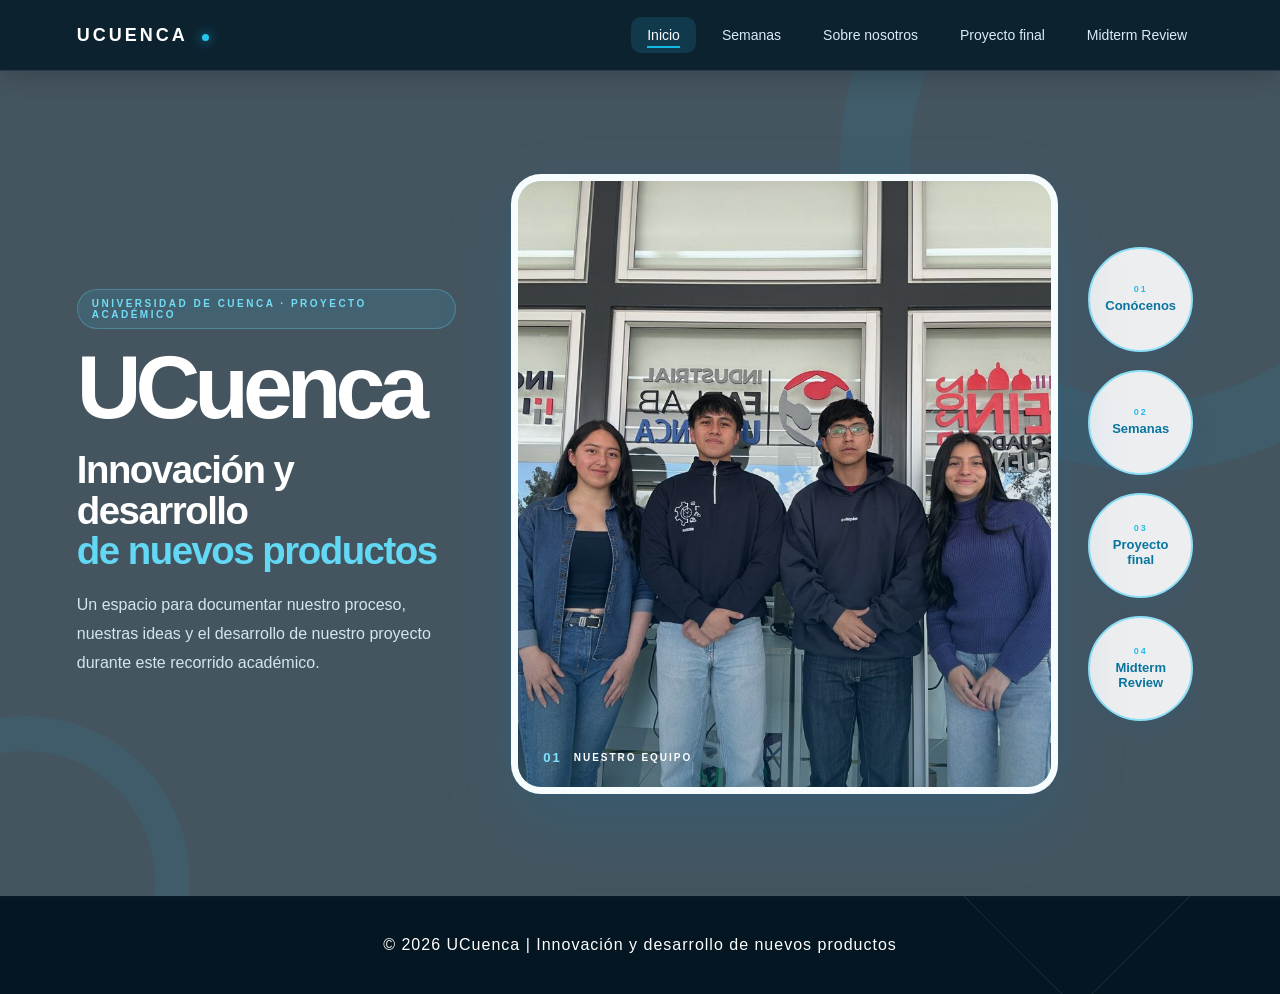
==== commit d1c8840a: "Actualizar Midterm Review y agregar archivo DWG" ====
--- a/index.html
+++ b/index.html
@@ -1,3 +1,4 @@
+
 <!DOCTYPE html>
 <html lang="es">
 
@@ -25,6 +26,7 @@
             <a href="semanas.html">Semanas</a>
             <a href="nosotros.html">Sobre nosotros</a>
             <a href="proyecto-final.html">Proyecto final</a>
+            <a href="midterm-review.html">Midterm Review</a>
         </nav>
 
     </header>
@@ -116,6 +118,18 @@
 
                     </a>
 
+
+                    <a href="midterm-review.html"
+                       class="home-circle-btn">
+
+                        <span>04</span>
+
+                        <strong>
+                            Midterm<br>Review
+                        </strong>
+
+                    </a>
+
                 </div>
 
             </div>
@@ -136,4 +150,4 @@
 
 </body>
 
-</html>+</html>
--- a/css/style.css
+++ b/css/style.css
@@ -3187,28 +3187,39 @@
    DETALLES DECORATIVOS
 ========================================================= */
 
+
 .week-detail::before {
-
     content: "01";
 
     position: absolute;
-
     right: 4%;
-
     top: 170px;
 
     font-size: 220px;
-
     font-weight: bold;
-
     line-height: 1;
 
-    color: rgba(34,180,225,0.055);
+    color: rgba(34, 180, 225, 0.055);
 
     pointer-events: none;
-
-}
-
+}
+
+/* Número correcto para cada semana */
+body.week-one-page .week-detail::before {
+    content: "01";
+}
+
+body.week-two-page .week-detail::before {
+    content: "02";
+}
+
+body.week-three-page .week-detail::before {
+    content: "03";
+}
+
+body.week-four-page .week-detail::before {
+    content: "04";
+}
 
 /* =========================================================
    RESPONSIVE
@@ -4387,4 +4398,1394 @@
     height: auto !important;
     min-height: 0 !important;
     padding-bottom: 24px;
+}
+
+
+/* =========================================================
+   CORRECCIÓN FINAL: SEMANA 03
+   Mantiene intactos los estilos de las demás páginas.
+========================================================= */
+
+/* El fondo claro geométrico de Semana 03 debe coincidir con Semana 02.
+   La clase week-three-page está puesta en el BODY, no en el contenido. */
+body.week-three-page {
+    max-width: none !important;
+    margin: 0 !important;
+    padding: 0 !important;
+    background-color: #edf9ff !important;
+    background-image:
+        linear-gradient(
+            30deg,
+            rgba(0, 157, 211, 0.045) 12%,
+            transparent 12.5%,
+            transparent 87%,
+            rgba(0, 157, 211, 0.045) 87.5%
+        ),
+        linear-gradient(
+            150deg,
+            rgba(0, 157, 211, 0.045) 12%,
+            transparent 12.5%,
+            transparent 87%,
+            rgba(0, 157, 211, 0.045) 87.5%
+        ),
+        linear-gradient(
+            30deg,
+            rgba(0, 157, 211, 0.025) 12%,
+            transparent 12.5%,
+            transparent 87%,
+            rgba(0, 157, 211, 0.025) 87.5%
+        ) !important;
+    background-size: 80px 140px !important;
+    background-repeat: repeat !important;
+    background-attachment: fixed !important;
+}
+
+/* Evita que el mosaico oscuro global tape el patrón celeste. */
+body.week-three-page::before {
+    display: none !important;
+}
+
+/* El contenido queda por encima del fondo y no crea una franja blanca. */
+body.week-three-page main,
+body.week-three-page .week-detail {
+    background: transparent !important;
+}
+
+/* En el HTML, el h1 está dentro de .week-detail.
+   Por eso .week-three-page > h1 no encontraba el título. */
+body.week-three-page .week-detail h1 {
+    color: #103b57 !important;
+    font-size: clamp(48px, 5vw, 68px) !important;
+    line-height: 1.05;
+    letter-spacing: -2px;
+    margin-bottom: 25px;
+}
+
+body.week-three-page .week-detail .small-title {
+    color: #078acb !important;
+}
+
+body.week-three-page .week-detail h2,
+body.week-three-page .week-detail h3 {
+    color: #087fb8;
+}
+
+body.week-three-page .week-detail p {
+    color: #527086;
+}
+
+/* Asegura que las tarjetas sigan siendo claras. */
+body.week-three-page .content-block,
+body.week-three-page .stat-card,
+body.week-three-page .idea-card,
+body.week-three-page .evidence-card,
+body.week-three-page .week-three-intro,
+body.week-three-page .week-three-stat,
+body.week-three-page .week-three-panel,
+body.week-three-page .week-three-step,
+body.week-three-page .week-three-tool,
+body.week-three-page .week-three-evidence {
+    background-color: rgba(255, 255, 255, 0.92);
+}
+
+/* Ajustes para móviles sin cambiar Semana 02. */
+@media (max-width: 700px) {
+    body.week-three-page .week-detail {
+        padding: 30px 18px 50px;
+    }
+
+    body.week-three-page .week-detail h1 {
+        font-size: 42px !important;
+    }
+}
+
+
+/* SEMANA 05: MISMO DISEÑO QUE LAS SEMANAS ANTERIORES */
+
+body.week-five-page .week-detail::before {
+    content: "05";
+}
+
+body.week-five-page {
+    background-color: #edf9ff !important;
+    background-image:
+        linear-gradient(
+            30deg,
+            rgba(0, 157, 211, 0.045) 12%,
+            transparent 12.5%,
+            transparent 87%,
+            rgba(0, 157, 211, 0.045) 87.5%
+        ),
+        linear-gradient(
+            150deg,
+            rgba(0, 157, 211, 0.045) 12%,
+            transparent 12.5%,
+            transparent 87%,
+            rgba(0, 157, 211, 0.045) 87.5%
+        ),
+        linear-gradient(
+            30deg,
+            rgba(0, 157, 211, 0.025) 12%,
+            transparent 12.5%,
+            transparent 87%,
+            rgba(0, 157, 211, 0.025) 87.5%
+        ) !important;
+    background-size: 80px 140px !important;
+    background-attachment: fixed !important;
+}
+
+body.week-five-page::before {
+    display: none !important;
+}
+
+body.week-five-page main,
+body.week-five-page .week-detail {
+    background: transparent !important;
+}
+
+body.week-five-page .week-detail h1 {
+    color: #103b57 !important;
+}
+
+body.week-five-page .week-intro,
+body.week-five-page .stat-card,
+body.week-five-page .content-block,
+body.week-five-page .idea-card,
+body.week-five-page .evidence-card {
+    background-color: rgba(255, 255, 255, 0.94) !important;
+}
+
+body.week-five-page .content-block h2,
+body.week-five-page .content-block h3,
+body.week-five-page .idea-card h3 {
+    color: #123b52 !important;
+}
+
+body.week-five-page .week-intro,
+body.week-five-page .content-block p,
+body.week-five-page .idea-card p,
+body.week-five-page .stat-label,
+body.week-five-page .evidence-caption p {
+    color: #527086 !important;
+}
+
+body.week-five-page .small-title,
+body.week-five-page .evidence-label,
+body.week-five-page .idea-number,
+body.week-five-page .stat-number {
+    color: #078acb !important;
+}
+
+/* =====================================================
+   CORRECCIÓN DE ESPACIOS: SEMANA 04
+   Mantiene el diseño y el contenido de la página.
+===================================================== */
+
+/* Evita que el contenido se salga del ancho de la página */
+body.week-four-page .week-detail {
+    width: 100%;
+    max-width: 1450px;
+    margin: 0 auto;
+    min-width: 0;
+}
+
+body.week-four-page .content-block {
+    width: 100%;
+    min-width: 0;
+}
+
+/* Corrige los márgenes laterales que pueden desbordar */
+body.week-four-page .content-block:nth-of-type(3) {
+    margin-left: 0;
+    margin-right: 0;
+    width: 100%;
+    padding: 30px;
+}
+
+/* Tarjetas del procedimiento y cuadrícula */
+body.week-four-page .project-ideas,
+body.week-four-page .dashboard-grid {
+    display: grid;
+    grid-template-columns: repeat(3, minmax(0, 1fr));
+    gap: 18px;
+    width: 100%;
+    min-width: 0;
+    margin-top: 22px;
+    align-items: stretch;
+}
+
+/* Elimina la altura exagerada que deja espacio vacío */
+body.week-four-page .idea-card,
+body.week-four-page .dashboard-card {
+    width: 100%;
+    min-width: 0;
+    height: auto;
+    min-height: 0;
+    padding: 24px;
+    overflow-wrap: anywhere;
+}
+
+/* Ajusta los textos sin cambiar su contenido */
+body.week-four-page .idea-number {
+    margin: 0 0 12px;
+}
+
+body.week-four-page .idea-card h3,
+body.week-four-page .dashboard-card h2 {
+    margin: 0 0 10px;
+    font-size: 20px;
+    line-height: 1.35;
+}
+
+body.week-four-page .idea-card p,
+body.week-four-page .dashboard-card p {
+    margin: 0;
+    line-height: 1.6;
+}
+
+/* Evita que las decoraciones interfieran con el contenido */
+body.week-four-page .idea-card::before {
+    pointer-events: none;
+}
+
+/* Tablets: dos columnas */
+@media (max-width: 950px) {
+    body.week-four-page .project-ideas,
+    body.week-four-page .dashboard-grid {
+        grid-template-columns: repeat(2, minmax(0, 1fr));
+    }
+}
+
+/* Celulares: una columna */
+@media (max-width: 600px) {
+    body.week-four-page .content-block:nth-of-type(3) {
+        padding: 20px;
+    }
+
+    body.week-four-page .project-ideas,
+    body.week-four-page .dashboard-grid {
+        grid-template-columns: minmax(0, 1fr);
+        gap: 16px;
+    }
+
+    body.week-four-page .idea-card,
+    body.week-four-page .dashboard-card {
+        padding: 22px;
+    }
+}
+
+
+/* =====================================================
+   AJUSTE DE TARJETAS EN LA PÁGINA "SEMANAS"
+   Reduce espacios vacíos sin alterar el contenido.
+===================================================== */
+
+.weeks-container {
+    display: grid;
+    grid-template-columns: repeat(2, minmax(0, 1fr));
+    align-items: stretch;
+    gap: 20px;
+    padding: 30px 7% 70px;
+}
+
+.weeks-container .week-card {
+    width: 100%;
+    min-width: 0;
+    min-height: 0;
+    height: auto;
+    padding: 24px;
+    gap: 20px;
+    grid-template-columns: 65px minmax(0, 1fr) 25px;
+    align-items: center;
+    box-sizing: border-box;
+}
+
+.weeks-container .week-card h2,
+.weeks-container .week-card h3 {
+    margin: 0 0 8px;
+    line-height: 1.3;
+}
+
+.weeks-container .week-card p {
+    margin: 0;
+    line-height: 1.55;
+}
+
+.weeks-container .week-number {
+    font-size: 38px;
+    line-height: 1;
+}
+
+.weeks-container .week-card .arrow {
+    justify-self: end;
+}
+
+/* Tablets y celulares */
+@media (max-width: 800px) {
+    .weeks-container {
+        grid-template-columns: 1fr;
+        gap: 16px;
+        padding: 25px 5% 50px;
+    }
+
+    .weeks-container .week-card {
+        grid-template-columns: 55px minmax(0, 1fr) 20px;
+        padding: 20px;
+        gap: 14px;
+    }
+
+    .weeks-container .week-number {
+        font-size: 30px;
+    }
+}
+
+/* =====================================================
+   AJUSTE DE TARJETAS EN LA PÁGINA "SEMANAS"
+   Reduce espacios vacíos sin alterar el contenido.
+===================================================== */
+
+.weeks-container {
+    display: grid;
+    grid-template-columns: repeat(2, minmax(0, 1fr));
+    align-items: stretch;
+    gap: 20px;
+    padding: 30px 7% 70px;
+}
+
+.weeks-container .week-card {
+    width: 100%;
+    min-width: 0;
+    min-height: 0;
+    height: auto;
+    padding: 24px;
+    gap: 20px;
+    grid-template-columns: 65px minmax(0, 1fr) 25px;
+    align-items: center;
+    box-sizing: border-box;
+}
+
+.weeks-container .week-card h2,
+.weeks-container .week-card h3 {
+    margin: 0 0 8px;
+    line-height: 1.3;
+}
+
+.weeks-container .week-card p {
+    margin: 0;
+    line-height: 1.55;
+}
+
+.weeks-container .week-number {
+    font-size: 38px;
+    line-height: 1;
+}
+
+.weeks-container .week-card .arrow {
+    justify-self: end;
+}
+
+/* Tablets y celulares */
+@media (max-width: 800px) {
+    .weeks-container {
+        grid-template-columns: 1fr;
+        gap: 16px;
+        padding: 25px 5% 50px;
+    }
+
+    .weeks-container .week-card {
+        grid-template-columns: 55px minmax(0, 1fr) 20px;
+        padding: 20px;
+        gap: 14px;
+    }
+
+    .weeks-container .week-number {
+        font-size: 30px;
+    }
+}
+
+
+/* =====================================================
+   CORRECCIÓN DE TARJETAS: SEMANAS 03 Y 05
+   Reduce espacios vacíos sin cambiar el diseño.
+===================================================== */
+
+/* Semana 03 */
+body.week-three-page .project-ideas .idea-card,
+body.week-three-page .idea-card {
+    height: auto !important;
+    min-height: 0 !important;
+    padding: 22px !important;
+    box-sizing: border-box;
+}
+
+/* Semana 05 */
+body.week-five-page .project-ideas .idea-card,
+body.week-five-page .idea-card {
+    height: auto !important;
+    min-height: 0 !important;
+    padding: 22px !important;
+    box-sizing: border-box;
+}
+
+/* Evita espacios innecesarios dentro de las tarjetas */
+body.week-three-page .idea-card h3,
+body.week-five-page .idea-card h3 {
+    margin-top: 8px;
+    margin-bottom: 10px;
+    line-height: 1.35;
+}
+
+body.week-three-page .idea-card p,
+body.week-five-page .idea-card p {
+    margin-bottom: 0;
+    line-height: 1.6;
+}
+
+/* Mantiene las columnas ordenadas */
+body.week-three-page .project-ideas,
+body.week-five-page .project-ideas {
+    align-items: start;
+    grid-auto-rows: auto;
+    gap: 20px;
+}
+
+/* Adaptación para celulares */
+@media (max-width: 600px) {
+    body.week-three-page .project-ideas,
+    body.week-five-page .project-ideas {
+        grid-template-columns: minmax(0, 1fr);
+    }
+}
+/* IMÁGENES DE EVIDENCIA - SEMANA 06 */
+
+.week-six-page .evidence-image {
+    width: 100%;
+    max-width: 850px;
+    margin: 25px auto;
+    text-align: center;
+}
+
+.week-six-page .evidence-image img {
+    width: 100%;
+    max-height: 500px;
+    object-fit: contain;
+    border-radius: 16px;
+    display: block;
+    margin: auto;
+    box-shadow: 0 5px 18px rgba(0, 0, 0, 0.12);
+}
+
+.week-six-page .image-caption {
+    margin-top: 12px;
+    font-size: 14px;
+    text-align: center;
+    opacity: 0.8;
+}
+
+/* ==================================================
+   SEMANA 06 - DISEÑO GENERAL
+================================================== */
+
+body.week-six-page {
+    background: #102b3b !important;
+    color: #eaf4fa !important;
+    min-height: 100vh;
+    overflow-x: hidden;
+}
+
+/* FONDO */
+
+body.week-six-page main.week-content {
+    margin-left: 255px !important;
+    width: calc(100% - 275px) !important;
+    max-width: 1250px !important;
+    padding: 35px 35px 60px !important;
+    box-sizing: border-box;
+}
+
+/* ENCABEZADO */
+
+.week-six-page .weeks-header {
+    background: linear-gradient(135deg, #163d53, #1c526b) !important;
+    border: 1px solid rgba(93, 207, 237, 0.35);
+    border-radius: 20px;
+    padding: 38px !important;
+    margin: 0 0 35px !important;
+    text-align: left;
+    box-shadow: 0 10px 30px rgba(0,0,0,0.15);
+}
+
+.week-six-page .weeks-header .small-title {
+    color: #61d5f0 !important;
+    font-weight: 700;
+    letter-spacing: 3px;
+}
+
+.week-six-page .weeks-header h1 {
+    color: #ffffff !important;
+    font-size: clamp(32px, 4vw, 48px);
+    margin: 10px 0;
+}
+
+.week-six-page .weeks-header p {
+    color: #d5e8f1 !important;
+    line-height: 1.8;
+    max-width: 800px;
+}
+
+/* BARRA LATERAL */
+
+.week-six-page .week-sidebar {
+    position: fixed;
+    top: 70px;
+    left: 0;
+    bottom: 0;
+    width: 235px;
+    padding: 25px 16px 20px;
+    background: #0b202e;
+    border-right: 1px solid rgba(100, 210, 240, 0.2);
+    box-sizing: border-box;
+    overflow-y: auto;
+    z-index: 900;
+}
+
+.week-six-page .sidebar-heading {
+    padding: 0 10px 18px;
+    border-bottom: 1px solid rgba(255,255,255,0.12);
+    margin-bottom: 15px;
+}
+
+.week-six-page .sidebar-heading span {
+    color: #53d4ef;
+    font-size: 10px;
+    font-weight: 800;
+    letter-spacing: 2px;
+}
+
+.week-six-page .sidebar-heading h3 {
+    color: white;
+    font-size: 21px;
+    margin: 8px 0 0;
+}
+
+.week-six-page .sidebar-weeks {
+    display: flex;
+    flex-direction: column;
+    gap: 5px;
+}
+
+.week-six-page .sidebar-weeks a {
+    display: flex;
+    align-items: center;
+    gap: 12px;
+    padding: 9px 11px;
+    color: #c5d6e0 !important;
+    text-decoration: none !important;
+    border-radius: 9px;
+    font-size: 13px;
+    transition: all 0.2s ease;
+}
+
+.week-six-page .sidebar-weeks a span {
+    display: flex;
+    justify-content: center;
+    align-items: center;
+    width: 27px;
+    height: 27px;
+    border-radius: 7px;
+    background: #19394b;
+    color: #7edff4;
+    font-size: 11px;
+    font-weight: 800;
+}
+
+.week-six-page .sidebar-weeks a:hover {
+    background: #183d51;
+    color: white !important;
+    transform: translateX(3px);
+}
+
+.week-six-page .sidebar-weeks a.active {
+    background: #164b63;
+    color: white !important;
+    font-weight: 700;
+    border-left: 3px solid #51d5f0;
+}
+
+.week-six-page .sidebar-weeks a.active span {
+    background: #51c9e8;
+    color: #092536;
+}
+
+.week-six-page .sidebar-back {
+    display: block;
+    margin-top: 20px;
+    padding: 14px 9px;
+    border-top: 1px solid rgba(255,255,255,0.12);
+    color: #67d8f0 !important;
+    text-decoration: none;
+    font-size: 12px;
+}
+
+/* SECCIONES */
+
+.week-six-page .week-section {
+    margin: 0 0 32px !important;
+    padding: 28px !important;
+    background: #17384b !important;
+    border: 1px solid rgba(116, 206, 231, 0.18);
+    border-radius: 17px;
+    box-shadow: 0 8px 25px rgba(0,0,0,0.12);
+}
+
+.week-six-page .week-section > h2 {
+    color: #72d9f1 !important;
+    font-size: 25px;
+    margin: 0 0 22px !important;
+    padding-bottom: 13px;
+    border-bottom: 1px solid rgba(255,255,255,0.13);
+}
+
+/* TARJETAS */
+
+.week-six-page .project-ideas {
+    display: grid !important;
+    grid-template-columns: repeat(2, minmax(0, 1fr)) !important;
+    align-items: start !important;
+    grid-auto-rows: auto !important;
+    gap: 18px !important;
+}
+
+.week-six-page .idea-card,
+.week-six-page .content-card {
+    height: auto !important;
+    min-height: 0 !important;
+    box-sizing: border-box !important;
+    padding: 23px !important;
+    background: #21475b !important;
+    border: 1px solid rgba(113, 210, 235, 0.25);
+    border-radius: 13px;
+    color: #eaf4fa !important;
+}
+
+.week-six-page .idea-card h3,
+.week-six-page .content-card h3 {
+    color: #72d9f1 !important;
+    font-size: 19px;
+    margin: 0 0 12px !important;
+}
+
+.week-six-page .idea-card p,
+.week-six-page .content-card p {
+    color: #d6e5ec !important;
+    font-size: 14px;
+    line-height: 1.8 !important;
+    margin: 0 0 12px;
+}
+
+.week-six-page .content-card p:last-child,
+.week-six-page .idea-card p:last-child {
+    margin-bottom: 0;
+}
+
+/* PROCEDIMIENTO */
+
+.week-six-page .process-card {
+    display: flex !important;
+    align-items: flex-start !important;
+    gap: 18px !important;
+    height: auto !important;
+    min-height: 0 !important;
+    margin: 0 0 20px !important;
+    padding: 23px !important;
+    box-sizing: border-box;
+    background: #21475b !important;
+    border: 1px solid rgba(113, 210, 235, 0.22);
+    border-radius: 14px;
+    color: #eaf4fa !important;
+}
+
+.week-six-page .process-number {
+    flex-shrink: 0;
+    display: flex;
+    align-items: center;
+    justify-content: center;
+    width: 38px;
+    height: 38px;
+    border-radius: 10px;
+    background: #56cde9;
+    color: #0c2a3a !important;
+    font-weight: 800;
+}
+
+.week-six-page .process-card > div {
+    flex: 1;
+    min-width: 0;
+}
+
+.week-six-page .process-card h3 {
+    color: #75ddf3 !important;
+    font-size: 20px;
+    margin: 3px 0 15px !important;
+}
+
+.week-six-page .process-card h4 {
+    color: #a6e8f6 !important;
+    font-size: 16px;
+    margin: 18px 0 8px !important;
+}
+
+.week-six-page .process-card p {
+    color: #d7e7ee !important;
+    font-size: 14px;
+    line-height: 1.85 !important;
+    margin: 0 0 13px !important;
+}
+
+/* IMÁGENES */
+
+.week-six-page .evidence-image {
+    width: 100%;
+    max-width: 850px;
+    margin: 25px auto 8px !important;
+    text-align: center;
+}
+
+.week-six-page .evidence-image img {
+    display: block;
+    width: 100%;
+    max-height: 490px;
+    object-fit: contain;
+    margin: auto;
+    border-radius: 14px;
+    border: 1px solid rgba(255,255,255,0.15);
+    background: #102b3b;
+    box-shadow: 0 8px 24px rgba(0,0,0,0.25);
+}
+
+.week-six-page .image-caption {
+    color: #a9cbd9 !important;
+    font-size: 12px;
+    margin-top: 12px;
+    text-align: center;
+}
+
+/* LISTAS */
+
+.week-six-page .content-card ul {
+    padding-left: 22px;
+    color: #d7e7ee;
+    line-height: 1.9;
+}
+
+.week-six-page .content-card li {
+    margin-bottom: 9px;
+}
+
+.week-six-page .content-card strong {
+    color: #83e0f3;
+}
+
+/* SUBTÍTULOS */
+
+.week-six-page .subsection-title {
+    color: #a5e8f5 !important;
+    font-size: 19px;
+    margin: 28px 0 15px !important;
+}
+
+/* NAVEGACIÓN INFERIOR */
+
+.week-six-page .week-navigation {
+    display: flex;
+    justify-content: space-between;
+    align-items: center;
+    flex-wrap: wrap;
+    gap: 12px;
+    margin: 30px 0;
+}
+
+.week-six-page .week-nav-link {
+    display: inline-block;
+    padding: 12px 18px;
+    border-radius: 9px;
+    background: #1d526b;
+    color: white !important;
+    text-decoration: none !important;
+    font-size: 13px;
+    transition: 0.2s;
+}
+
+.week-six-page .week-nav-link:hover {
+    background: #287b99;
+}
+
+/* PIE DE PÁGINA */
+
+.week-six-page footer {
+    margin-left: 235px;
+    text-align: center;
+    color: #a9cbd9;
+    padding: 25px;
+}
+
+/* ADAPTACIÓN A CELULARES */
+
+@media (max-width: 850px) {
+
+    .week-six-page .week-sidebar {
+        position: relative;
+        top: auto;
+        width: 100%;
+        height: auto;
+        max-height: 230px;
+        border-right: none;
+        border-bottom: 1px solid rgba(100,210,240,0.2);
+    }
+
+    .week-six-page .sidebar-weeks {
+        display: grid;
+        grid-template-columns: repeat(2, minmax(0, 1fr));
+    }
+
+    .week-six-page main.week-content {
+        margin-left: 0 !important;
+        width: 100% !important;
+        padding: 22px 15px !important;
+    }
+
+    .week-six-page footer {
+        margin-left: 0;
+    }
+
+}
+
+@media (max-width: 600px) {
+
+    .week-six-page .project-ideas {
+        grid-template-columns: 1fr !important;
+    }
+
+    .week-six-page .week-section {
+        padding: 18px !important;
+    }
+
+    .week-six-page .process-card {
+        padding: 15px !important;
+        gap: 11px !important;
+    }
+
+    .week-six-page .weeks-header {
+        padding: 23px !important;
+    }
+
+}
+
+/* ==================================================
+   SEMANA 06 - DISEÑO GENERAL
+================================================== */
+
+body.week-six-page {
+    background: #102b3b !important;
+    color: #eaf4fa !important;
+    min-height: 100vh;
+    overflow-x: hidden;
+}
+
+/* CONTENIDO PRINCIPAL */
+
+.week-six-page main.week-content {
+    margin-left: 255px !important;
+    width: calc(100% - 275px) !important;
+    max-width: 1250px !important;
+    padding: 35px 35px 60px !important;
+    box-sizing: border-box;
+}
+
+/* ENCABEZADO */
+
+.week-six-page .weeks-header {
+    background: linear-gradient(135deg, #163d53, #1c526b) !important;
+    border: 1px solid rgba(93, 207, 237, 0.35);
+    border-radius: 20px;
+    padding: 38px !important;
+    margin: 0 0 35px !important;
+    text-align: left;
+    box-shadow: 0 10px 30px rgba(0,0,0,0.15);
+}
+
+.week-six-page .weeks-header .small-title {
+    color: #61d5f0 !important;
+    font-weight: 700;
+    letter-spacing: 3px;
+}
+
+.week-six-page .weeks-header h1 {
+    color: #ffffff !important;
+    font-size: clamp(32px, 4vw, 48px);
+    margin: 10px 0;
+}
+
+.week-six-page .weeks-header p {
+    color: #d5e8f1 !important;
+    line-height: 1.8;
+    max-width: 800px;
+}
+
+/* BARRA LATERAL */
+
+.week-six-page .week-sidebar {
+    position: fixed;
+    top: 70px;
+    left: 0;
+    bottom: 0;
+    width: 235px;
+    padding: 25px 16px 20px;
+    background: #0b202e;
+    border-right: 1px solid rgba(100, 210, 240, 0.2);
+    box-sizing: border-box;
+    overflow-y: auto;
+    z-index: 900;
+}
+
+.week-six-page .sidebar-heading {
+    padding: 0 10px 18px;
+    border-bottom: 1px solid rgba(255,255,255,0.12);
+    margin-bottom: 15px;
+}
+
+.week-six-page .sidebar-heading span {
+    color: #53d4ef;
+    font-size: 10px;
+    font-weight: 800;
+    letter-spacing: 2px;
+}
+
+.week-six-page .sidebar-heading h3 {
+    color: white;
+    font-size: 21px;
+    margin: 8px 0 0;
+}
+
+.week-six-page .sidebar-weeks {
+    display: flex;
+    flex-direction: column;
+    gap: 5px;
+}
+
+.week-six-page .sidebar-weeks a {
+    display: flex;
+    align-items: center;
+    gap: 12px;
+    padding: 9px 11px;
+    color: #c5d6e0 !important;
+    text-decoration: none !important;
+    border-radius: 9px;
+    font-size: 13px;
+    transition: all 0.2s ease;
+}
+
+.week-six-page .sidebar-weeks a span {
+    display: flex;
+    justify-content: center;
+    align-items: center;
+    width: 27px;
+    height: 27px;
+    border-radius: 7px;
+    background: #19394b;
+    color: #7edff4;
+    font-size: 11px;
+    font-weight: 800;
+}
+
+.week-six-page .sidebar-weeks a:hover {
+    background: #183d51;
+    color: white !important;
+    transform: translateX(3px);
+}
+
+.week-six-page .sidebar-weeks a.active {
+    background: #164b63;
+    color: white !important;
+    font-weight: 700;
+    border-left: 3px solid #51d5f0;
+}
+
+.week-six-page .sidebar-weeks a.active span {
+    background: #51c9e8;
+    color: #092536;
+}
+
+.week-six-page .sidebar-back {
+    display: block;
+    margin-top: 20px;
+    padding: 14px 9px;
+    border-top: 1px solid rgba(255,255,255,0.12);
+    color: #67d8f0 !important;
+    text-decoration: none;
+    font-size: 12px;
+}
+
+/* SECCIONES */
+
+.week-six-page .week-section {
+    margin: 0 0 32px !important;
+    padding: 28px !important;
+    background: #17384b !important;
+    border: 1px solid rgba(116, 206, 231, 0.18);
+    border-radius: 17px;
+    box-shadow: 0 8px 25px rgba(0,0,0,0.12);
+}
+
+.week-six-page .week-section > h2 {
+    color: #72d9f1 !important;
+    font-size: 25px;
+    margin: 0 0 22px !important;
+    padding-bottom: 13px;
+    border-bottom: 1px solid rgba(255,255,255,0.13);
+}
+
+/* TARJETAS */
+
+.week-six-page .project-ideas {
+    display: grid !important;
+    grid-template-columns: repeat(2, minmax(0, 1fr)) !important;
+    align-items: start !important;
+    grid-auto-rows: auto !important;
+    gap: 18px !important;
+}
+
+.week-six-page .idea-card,
+.week-six-page .content-card {
+    height: auto !important;
+    min-height: 0 !important;
+    box-sizing: border-box !important;
+    padding: 23px !important;
+    background: #21475b !important;
+    border: 1px solid rgba(113, 210, 235, 0.25);
+    border-radius: 13px;
+    color: #eaf4fa !important;
+}
+
+.week-six-page .idea-card h3,
+.week-six-page .content-card h3 {
+    color: #72d9f1 !important;
+    font-size: 19px;
+    margin: 0 0 12px !important;
+}
+
+.week-six-page .idea-card p,
+.week-six-page .content-card p {
+    color: #d6e5ec !important;
+    font-size: 14px;
+    line-height: 1.8 !important;
+    margin: 0 0 12px;
+}
+
+.week-six-page .content-card p:last-child,
+.week-six-page .idea-card p:last-child {
+    margin-bottom: 0;
+}
+
+/* PROCEDIMIENTO */
+
+.week-six-page .process-card {
+    display: flex !important;
+    align-items: flex-start !important;
+    gap: 18px !important;
+    height: auto !important;
+    min-height: 0 !important;
+    margin: 0 0 20px !important;
+    padding: 23px !important;
+    box-sizing: border-box;
+    background: #21475b !important;
+    border: 1px solid rgba(113, 210, 235, 0.22);
+    border-radius: 14px;
+    color: #eaf4fa !important;
+}
+
+.week-six-page .process-number {
+    flex-shrink: 0;
+    display: flex;
+    align-items: center;
+    justify-content: center;
+    width: 38px;
+    height: 38px;
+    border-radius: 10px;
+    background: #56cde9;
+    color: #0c2a3a !important;
+    font-weight: 800;
+}
+
+.week-six-page .process-card > div {
+    flex: 1;
+    min-width: 0;
+}
+
+.week-six-page .process-card h3 {
+    color: #75ddf3 !important;
+    font-size: 20px;
+    margin: 3px 0 15px !important;
+}
+
+.week-six-page .process-card h4 {
+    color: #a6e8f6 !important;
+    font-size: 16px;
+    margin: 18px 0 8px !important;
+}
+
+.week-six-page .process-card p {
+    color: #d7e7ee !important;
+    font-size: 14px;
+    line-height: 1.85 !important;
+    margin: 0 0 13px !important;
+}
+
+/* IMÁGENES */
+
+.week-six-page .evidence-image {
+    width: 100%;
+    max-width: 850px;
+    margin: 25px auto 8px !important;
+    text-align: center;
+}
+
+.week-six-page .evidence-image img {
+    display: block;
+    width: 100%;
+    max-height: 490px;
+    object-fit: contain;
+    margin: auto;
+    border-radius: 14px;
+    border: 1px solid rgba(255,255,255,0.15);
+    background: #102b3b;
+    box-shadow: 0 8px 24px rgba(0,0,0,0.25);
+}
+
+.week-six-page .image-caption {
+    color: #a9cbd9 !important;
+    font-size: 12px;
+    margin-top: 12px;
+    text-align: center;
+}
+
+/* LISTAS */
+
+.week-six-page .content-card ul {
+    padding-left: 22px;
+    color: #d7e7ee;
+    line-height: 1.9;
+}
+
+.week-six-page .content-card li {
+    margin-bottom: 9px;
+}
+
+.week-six-page .content-card strong {
+    color: #83e0f3;
+}
+
+/* SUBTÍTULOS */
+
+.week-six-page .subsection-title {
+    color: #a5e8f5 !important;
+    font-size: 19px;
+    margin: 28px 0 15px !important;
+}
+
+/* NAVEGACIÓN INFERIOR */
+
+.week-six-page .week-navigation {
+    display: flex;
+    justify-content: space-between;
+    align-items: center;
+    flex-wrap: wrap;
+    gap: 12px;
+    margin: 30px 0;
+}
+
+.week-six-page .week-nav-link {
+    display: inline-block;
+    padding: 12px 18px;
+    border-radius: 9px;
+    background: #1d526b;
+    color: white !important;
+    text-decoration: none !important;
+    font-size: 13px;
+    transition: 0.2s;
+}
+
+.week-six-page .week-nav-link:hover {
+    background: #287b99;
+}
+
+/* FOOTER */
+
+.week-six-page footer {
+    margin-left: 235px;
+    text-align: center;
+    color: #a9cbd9;
+    padding: 25px;
+}
+
+/* ADAPTACIÓN A TABLETS */
+
+@media (max-width: 850px) {
+
+    .week-six-page .week-sidebar {
+        position: relative;
+        top: auto;
+        width: 100%;
+        height: auto;
+        max-height: 230px;
+        border-right: none;
+        border-bottom: 1px solid rgba(100,210,240,0.2);
+    }
+
+    .week-six-page .sidebar-weeks {
+        display: grid;
+        grid-template-columns: repeat(2, minmax(0, 1fr));
+    }
+
+    .week-six-page main.week-content {
+        margin-left: 0 !important;
+        width: 100% !important;
+        padding: 22px 15px !important;
+    }
+
+    .week-six-page footer {
+        margin-left: 0;
+    }
+
+}
+
+/* ADAPTACIÓN A CELULARES */
+
+@media (max-width: 600px) {
+
+    .week-six-page .project-ideas {
+        grid-template-columns: 1fr !important;
+    }
+
+    .week-six-page .week-section {
+        padding: 18px !important;
+    }
+
+    .week-six-page .process-card {
+        padding: 15px !important;
+        gap: 11px !important;
+    }
+
+    .week-six-page .weeks-header {
+        padding: 23px !important;
+    }
+
+}
+
+
+/* =========================================
+   ARCHIVOS DESCARGABLES - SEMANA 06
+========================================= */
+
+.week-six-page .download-container {
+    display: grid;
+    grid-template-columns: repeat(2, minmax(0, 1fr));
+    gap: 20px;
+    margin-top: 22px;
+}
+
+.week-six-page .download-card {
+    display: flex;
+    align-items: flex-start;
+    gap: 18px;
+    padding: 22px;
+    background: #21475b;
+    border: 1px solid rgba(113, 210, 235, 0.25);
+    border-radius: 14px;
+    box-sizing: border-box;
+}
+
+.week-six-page .download-icon {
+    flex-shrink: 0;
+    width: 58px;
+    height: 65px;
+    display: flex;
+    align-items: center;
+    justify-content: center;
+    background: #56cde9;
+    color: #102b3b;
+    border-radius: 10px;
+    font-size: 14px;
+    font-weight: 800;
+}
+
+.week-six-page .download-info {
+    flex: 1;
+    min-width: 0;
+}
+
+.week-six-page .download-info h3 {
+    color: #75ddf3;
+    margin: 0 0 10px;
+    font-size: 18px;
+}
+
+.week-six-page .download-info p {
+    color: #d7e7ee;
+    font-size: 13px;
+    line-height: 1.7;
+}
+
+.week-six-page .file-name {
+    display: block;
+    color: #a9cbd9;
+    font-size: 12px;
+    margin: 12px 0;
+}
+
+.week-six-page .download-button {
+    display: inline-block;
+    padding: 11px 16px;
+    background: #56cde9;
+    color: #102b3b !important;
+    text-decoration: none !important;
+    font-size: 13px;
+    font-weight: 700;
+    border-radius: 8px;
+    transition: 0.2s;
+}
+
+.week-six-page .download-button:hover {
+    background: #a0eafa;
+    transform: translateY(-2px);
+}
+
+@media (max-width: 600px) {
+    .week-six-page .download-container {
+        grid-template-columns: 1fr;
+    }
+}
+
+/* MANUAL DE ENSAMBLE */
+.manual-container {
+    width: 100%;
+    max-width: 1100px;
+    margin: 40px auto;
+    text-align: center;
+}
+
+.manual-image {
+    display: block;
+    width: 100%;
+    max-width: 1000px;
+    height: auto;
+    margin: 20px auto;
+    object-fit: contain;
+    border-radius: 12px;
+    box-shadow: 0 8px 25px rgba(0, 0, 0, 0.15);
+}
+
+.manual-container figcaption {
+    margin-top: 12px;
+    font-size: 15px;
 }
--- a/css/fondo.css
+++ b/css/fondo.css
@@ -575,4 +575,577 @@
 
 body.week-two-page .small-title {
     color: #078acb !important;
-}+}
+
+/* =========================================================
+   SEMANA 03 · FABRICACIÓN ADITIVA
+========================================================= */
+
+.week-three-page {
+    max-width: 1450px;
+    padding-top: 45px;
+    padding-bottom: 70px;
+}
+
+.week-three-page > h1 {
+    color: #103b57 !important;
+    font-size: clamp(42px, 5vw, 68px);
+    line-height: 1.05;
+    margin: 12px 0;
+    letter-spacing: -2px;
+}
+
+.week-three-subtitle {
+    color: #078acb !important;
+    font-size: 21px;
+    font-weight: 600;
+    margin-bottom: 25px;
+}
+
+.week-three-intro {
+    padding: 25px 30px;
+    margin: 25px 0;
+    border-left: 4px solid #19bce8;
+    border-radius: 0 16px 16px 0;
+    background: rgba(255, 255, 255, 0.88);
+    box-shadow: 0 8px 25px rgba(0, 100, 150, 0.06);
+}
+
+.week-three-intro p {
+    color: #527086 !important;
+    font-size: 16px;
+    line-height: 1.85;
+    margin: 0;
+}
+
+.week-three-stats {
+    display: grid;
+    grid-template-columns: repeat(3, minmax(0, 1fr));
+    gap: 18px;
+    margin: 28px 0 45px;
+}
+
+.week-three-stat {
+    position: relative;
+    overflow: hidden;
+    padding: 24px;
+    border: 1px solid #c7edfb;
+    border-radius: 18px;
+    background: rgba(255, 255, 255, 0.92);
+    box-shadow: 0 8px 24px rgba(0, 110, 160, 0.06);
+}
+
+.week-three-stat span {
+    color: #079bd3;
+    font-size: 35px;
+    font-weight: 800;
+}
+
+.week-three-stat p {
+    margin: 7px 0 3px;
+    color: #103b57;
+    font-size: 16px;
+    font-weight: 700;
+}
+
+.week-three-stat small {
+    color: #698394;
+    font-size: 12px;
+}
+
+.week-three-panel {
+    margin: 30px 0;
+    padding: 30px;
+    border: 1px solid #c8edfa;
+    border-radius: 22px;
+    background: rgba(255, 255, 255, 0.90);
+    box-shadow: 0 10px 30px rgba(0, 110, 160, 0.05);
+}
+
+.week-three-label,
+.week-three-heading > span {
+    color: #078acb;
+    font-size: 11px;
+    font-weight: 800;
+    letter-spacing: 2px;
+}
+
+.week-three-panel h2,
+.week-three-heading h2 {
+    margin: 12px 0;
+    color: #103b57 !important;
+    font-size: clamp(24px, 3vw, 32px);
+}
+
+.week-three-panel > p,
+.week-three-heading > p {
+    color: #587386 !important;
+    font-size: 15px;
+    line-height: 1.8;
+}
+
+.week-three-section {
+    margin: 48px 0;
+}
+
+.week-three-heading {
+    margin-bottom: 22px;
+}
+
+.week-three-heading > p {
+    margin-top: 8px;
+}
+
+.week-three-steps {
+    display: grid;
+    grid-template-columns: repeat(2, minmax(0, 1fr));
+    gap: 18px;
+}
+
+.week-three-step {
+    display: flex;
+    align-items: flex-start;
+    gap: 17px;
+    padding: 24px;
+    border: 1px solid #c8edfa;
+    border-radius: 18px;
+    background: rgba(255, 255, 255, 0.91);
+    transition: transform 0.25s ease, box-shadow 0.25s ease;
+}
+
+.week-three-step:hover,
+.week-three-tool:hover,
+.week-three-evidence:hover {
+    transform: translateY(-4px);
+    box-shadow: 0 15px 30px rgba(0, 110, 160, 0.12);
+}
+
+.week-three-step-number {
+    display: flex;
+    flex: 0 0 44px;
+    height: 44px;
+    align-items: center;
+    justify-content: center;
+    border-radius: 13px;
+    background: #e2f8ff;
+    color: #078acb;
+    font-size: 15px;
+    font-weight: 800;
+}
+
+.week-three-step h3,
+.week-three-tool h3,
+.week-three-evidence h3 {
+    color: #103b57;
+    font-size: 17px;
+    margin: 3px 0 10px;
+}
+
+.week-three-step p,
+.week-three-tool p,
+.week-three-evidence p {
+    color: #587386;
+    font-size: 14px;
+    line-height: 1.75;
+    margin: 0;
+}
+
+.week-three-tag {
+    display: inline-block;
+    margin-top: 14px;
+    padding: 6px 10px;
+    border-radius: 20px;
+    background: #e5f8ff;
+    color: #087fb8;
+    font-size: 11px;
+    font-weight: 700;
+}
+
+.week-three-tools {
+    display: grid;
+    grid-template-columns: repeat(3, minmax(0, 1fr));
+    gap: 18px;
+}
+
+.week-three-tool {
+    padding: 26px;
+    border: 1px solid #c8edfa;
+    border-radius: 18px;
+    background: rgba(255, 255, 255, 0.92);
+    transition: transform 0.25s ease, box-shadow 0.25s ease;
+}
+
+.week-three-tool-icon {
+    display: flex;
+    align-items: center;
+    justify-content: center;
+    width: 52px;
+    height: 52px;
+    margin-bottom: 18px;
+    border-radius: 15px;
+    background: #e3f8ff;
+    font-size: 26px;
+}
+
+.week-three-gallery {
+    display: grid;
+    grid-template-columns: repeat(2, minmax(0, 1fr));
+    gap: 22px;
+}
+
+.week-three-evidence {
+    overflow: hidden;
+    border: 1px solid #c8edfa;
+    border-radius: 20px;
+    background: rgba(255, 255, 255, 0.95);
+    box-shadow: 0 8px 25px rgba(0, 110, 160, 0.06);
+    transition: transform 0.25s ease, box-shadow 0.25s ease;
+}
+
+.week-three-evidence img {
+    display: block;
+    width: 100%;
+    height: 300px;
+    object-fit: cover;
+    background: #e2f6fd;
+}
+
+.week-three-evidence-caption {
+    padding: 20px 23px 24px;
+}
+
+.week-three-evidence-caption > span {
+    color: #079bd3;
+    font-size: 11px;
+    font-weight: 800;
+    letter-spacing: 2px;
+}
+
+.week-three-evidence h3 {
+    margin-top: 9px;
+}
+
+.week-three-learning ul {
+    padding-left: 23px;
+    color: #587386;
+    line-height: 1.9;
+}
+
+.week-three-learning li {
+    margin: 8px 0;
+    padding-left: 5px;
+}
+
+.week-three-bottom-nav {
+    display: flex;
+    justify-content: space-between;
+    gap: 15px;
+    margin-top: 45px;
+}
+
+.week-three-bottom-nav a {
+    display: inline-block;
+    padding: 13px 18px;
+    border: 1px solid #bce8f8;
+    border-radius: 12px;
+    background: rgba(255, 255, 255, 0.92);
+    color: #087fb8;
+    font-weight: 700;
+    text-decoration: none;
+    transition: background 0.2s ease, transform 0.2s ease;
+}
+
+.week-three-bottom-nav a:hover {
+    background: #e1f7ff;
+    transform: translateY(-2px);
+}
+
+@media (max-width: 1000px) {
+    .week-three-steps {
+        grid-template-columns: 1fr;
+    }
+
+    .week-three-tools {
+        grid-template-columns: 1fr;
+    }
+}
+
+@media (max-width: 700px) {
+    .week-three-page {
+        padding: 30px 18px 50px;
+    }
+
+    .week-three-stats,
+    .week-three-gallery {
+        grid-template-columns: 1fr;
+    }
+
+    .week-three-intro,
+    .week-three-panel {
+        padding: 22px;
+    }
+
+    .week-three-evidence img {
+        height: 240px;
+    }
+
+    .week-three-bottom-nav {
+        flex-direction: column;
+    }
+
+    .week-three-bottom-nav a {
+        text-align: center;
+    }
+}
+
+
+/* =========================================================
+   SEMANA 03: FONDO GEOMÉTRICO CELESTE
+========================================================= */
+
+/* Fondo claro con patrón geométrico */
+html:has(body.week-three-page) {
+    background-color: #edf9ff !important;
+    background-image:
+        linear-gradient(
+            30deg,
+            rgba(0, 157, 211, 0.045) 12%,
+            transparent 12.5%,
+            transparent 87%,
+            rgba(0, 157, 211, 0.045) 87.5%
+        ),
+        linear-gradient(
+            150deg,
+            rgba(0, 157, 211, 0.045) 12%,
+            transparent 12.5%,
+            transparent 87%,
+            rgba(0, 157, 211, 0.045) 87.5%
+        ),
+        linear-gradient(
+            30deg,
+            rgba(0, 157, 211, 0.025) 12%,
+            transparent 12.5%,
+            transparent 87%,
+            rgba(0, 157, 211, 0.025) 87.5%
+        ) !important;
+    background-size: 80px 140px !important;
+    background-repeat: repeat !important;
+    background-attachment: fixed !important;
+}
+
+/* Evita que aparezca encima el mosaico blanco */
+body.week-three-page::before {
+    display: none !important;
+}
+
+/* Fondo transparente para el contenido principal */
+body.week-three-page {
+    min-height: 100vh;
+    margin: 0;
+    background: transparent !important;
+}
+
+body.week-three-page main,
+body.week-three-page .week-detail {
+    background: transparent !important;
+}
+
+/* Espaciado del contenido */
+body.week-three-page .week-detail {
+    max-width: 1450px;
+    padding-top: 45px;
+    padding-bottom: 70px;
+}
+
+/* Título principal */
+body.week-three-page .week-detail h1 {
+    color: #103b57 !important;
+    line-height: 1.1;
+}
+
+/* Subtítulos */
+body.week-three-page .week-three-subtitle {
+    color: #078acb !important;
+}
+
+/* Etiquetas pequeñas */
+body.week-three-page .small-title,
+body.week-three-page .week-three-label,
+body.week-three-page .week-three-heading > span {
+    color: #078acb !important;
+}
+
+/* Textos y tarjetas */
+body.week-three-page .week-three-intro,
+body.week-three-page .week-three-stat,
+body.week-three-page .week-three-panel,
+body.week-three-page .week-three-step,
+body.week-three-page .week-three-tool,
+body.week-three-page .week-three-evidence {
+    background-color: rgba(255, 255, 255, 0.93);
+}
+
+/* Títulos de las tarjetas */
+body.week-three-page .week-three-panel h2,
+body.week-three-page .week-three-heading h2,
+body.week-three-page .week-three-step h3,
+body.week-three-page .week-three-tool h3,
+body.week-three-page .week-three-evidence h3 {
+    color: #103b57 !important;
+}
+
+/* Párrafos */
+body.week-three-page .week-three-intro p,
+body.week-three-page .week-three-panel > p,
+body.week-three-page .week-three-heading > p,
+body.week-three-page .week-three-step p,
+body.week-three-page .week-three-tool p,
+body.week-three-page .week-three-evidence p {
+    color: #527086 !important;
+}
+
+/* Navegación inferior */
+body.week-three-page .week-three-bottom-nav a {
+    color: #087fb8 !important;
+    text-decoration: none;
+}
+
+/* Adaptación a teléfonos */
+@media (max-width: 700px) {
+    body.week-three-page .week-detail {
+        padding: 30px 18px 50px;
+    }
+}
+body.week-four-page {
+    background-color: #edf9ff !important;
+    background-image:
+        linear-gradient(
+            30deg,
+            rgba(0, 157, 211, 0.045) 12%,
+            transparent 12.5%,
+            transparent 87%,
+            rgba(0, 157, 211, 0.045) 87.5%
+        ),
+        linear-gradient(
+            150deg,
+            rgba(0, 157, 211, 0.045) 12%,
+            transparent 12.5%,
+            transparent 87%,
+            rgba(0, 157, 211, 0.045) 87.5%
+        ),
+        linear-gradient(
+            30deg,
+            rgba(0, 157, 211, 0.025) 12%,
+            transparent 12.5%,
+            transparent 87%,
+            rgba(0, 157, 211, 0.025) 87.5%
+        ) !important;
+    background-size: 80px 140px !important;
+    background-attachment: fixed !important;
+}
+
+body.week-four-page::before {
+    display: none !important;
+}
+
+body.week-four-page .week-detail h1 {
+    color: #103b57 !important;
+}
+
+body.week-four-page .week-detail h2,
+body.week-four-page .content-block h2,
+body.week-four-page .content-block h3 {
+    color: #087fb8 !important;
+}
+
+body.week-four-page .week-detail p {
+    color: #527086 !important;
+}
+
+body.week-four-page .small-title {
+    color: #078acb !important;
+}
+
+/* =========================================================
+   SEMANA 04: CORREGIR DISTRIBUCIÓN DE LAS TARJETAS
+========================================================= */
+
+/* Mantener los párrafos en la columna derecha */
+body.week-four-page .content-block > p {
+    grid-column: 2 !important;
+    width: 100%;
+    max-width: 100%;
+    box-sizing: border-box;
+    margin-top: 0;
+    margin-bottom: 12px;
+    line-height: 1.8;
+    overflow-wrap: break-word;
+}
+
+/* Alinear los títulos en la columna izquierda */
+body.week-four-page .content-block > h2 {
+    grid-column: 1 !important;
+    align-self: start;
+    margin-top: 0;
+}
+
+/* Evitar que los saltos de línea creen espacios extraños */
+body.week-four-page .content-block > br {
+    display: none;
+}
+
+/* Dar un poco más de aire al contenido */
+body.week-four-page .content-block {
+    align-items: start;
+    row-gap: 12px;
+}
+
+/* En móviles, apilar título y texto */
+@media (max-width: 700px) {
+    body.week-four-page .content-block > h2,
+    body.week-four-page .content-block > p {
+        grid-column: 1 !important;
+    }
+}
+
+/* =========================================================
+   SEMANA 05: CORREGIR DISTRIBUCIÓN DE LAS TARJETAS
+========================================================= */
+
+/* Mantener los párrafos en la columna derecha */
+body.week-five-page .content-block > p {
+    grid-column: 2 !important;
+    width: 100%;
+    max-width: 100%;
+    box-sizing: border-box;
+    margin-top: 0;
+    margin-bottom: 12px;
+    line-height: 1.8;
+    overflow-wrap: break-word;
+}
+
+/* Alinear los títulos en la columna izquierda */
+body.week-five-page .content-block > h2 {
+    grid-column: 1 !important;
+    align-self: start;
+    margin-top: 0;
+}
+
+/* Evitar que los saltos de línea creen espacios extraños */
+body.week-five-page .content-block > br {
+    display: none;
+}
+
+/* Dar más espacio al contenido */
+body.week-five-page .content-block {
+    align-items: start;
+    row-gap: 12px;
+}
+
+/* En móviles, apilar título y texto */
+@media (max-width: 700px) {
+    body.week-five-page .content-block > h2,
+    body.week-five-page .content-block > p {
+        grid-column: 1 !important;
+    }
+}
